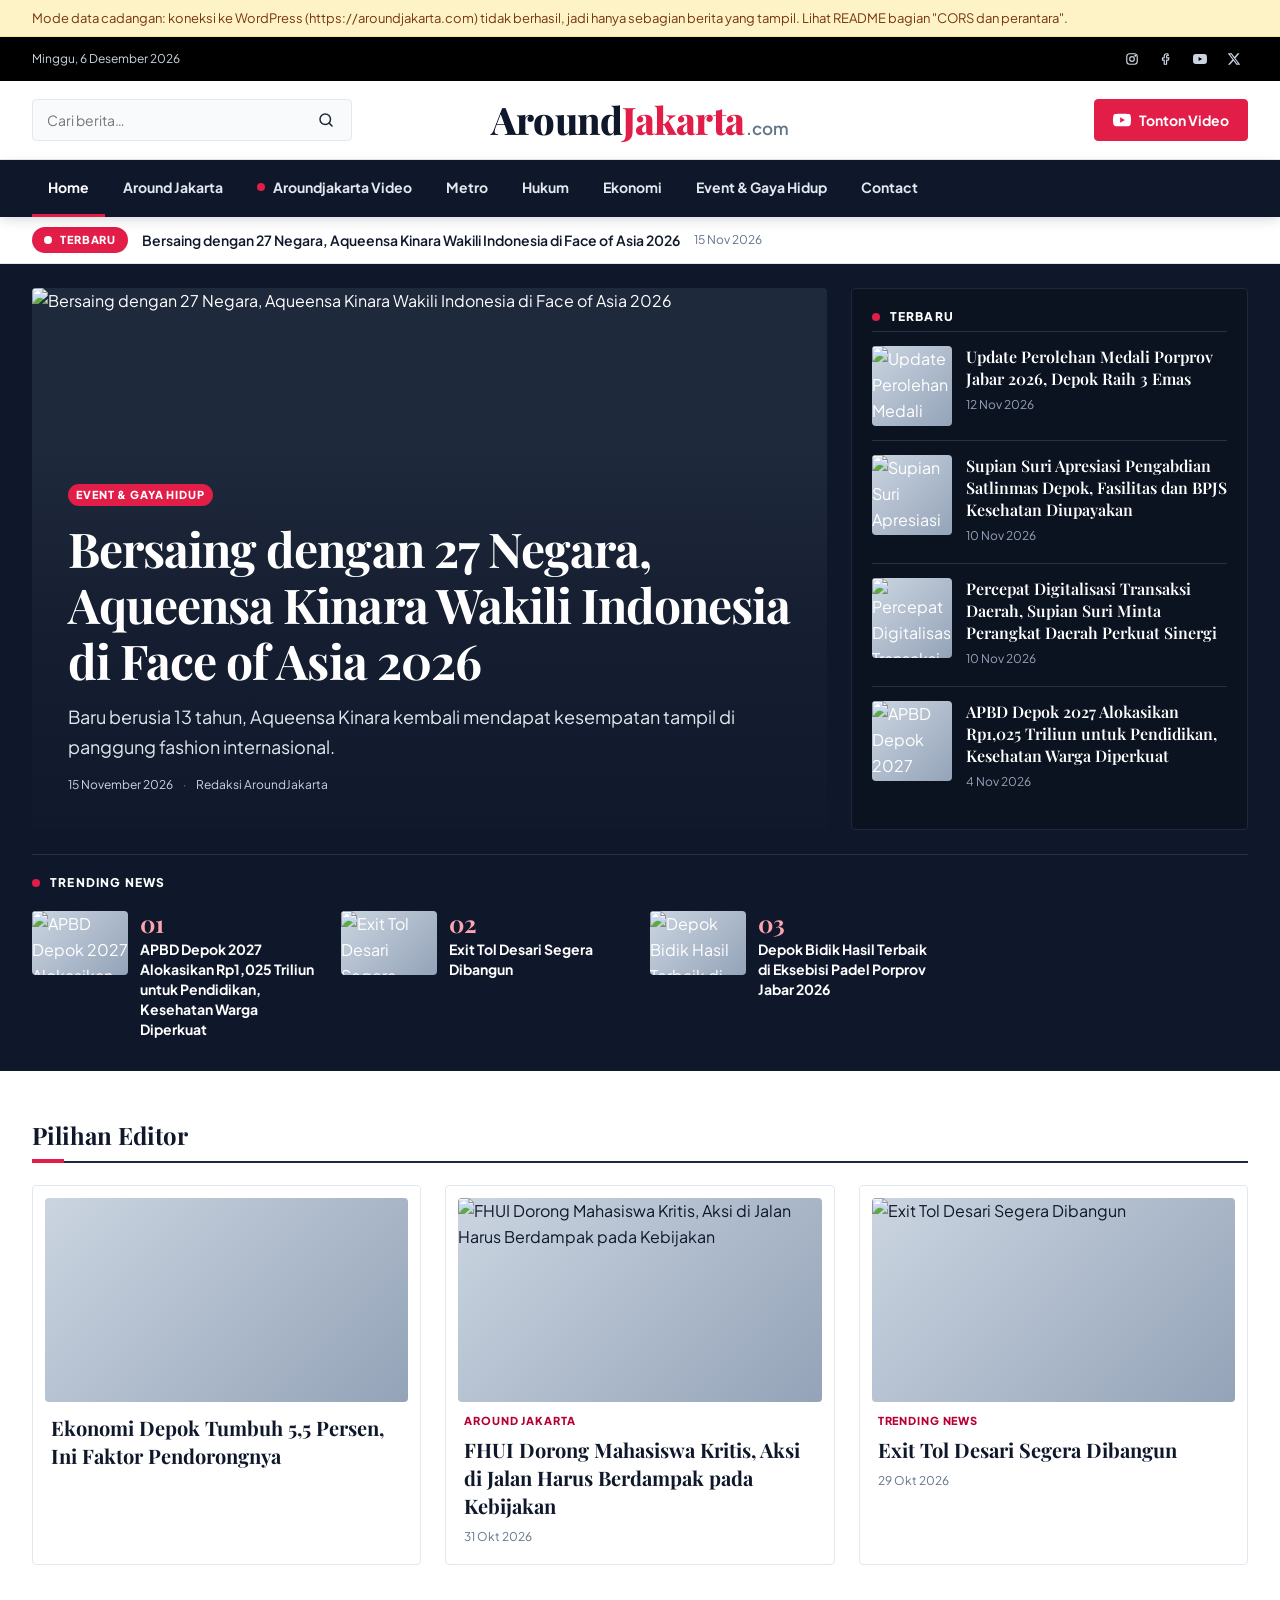
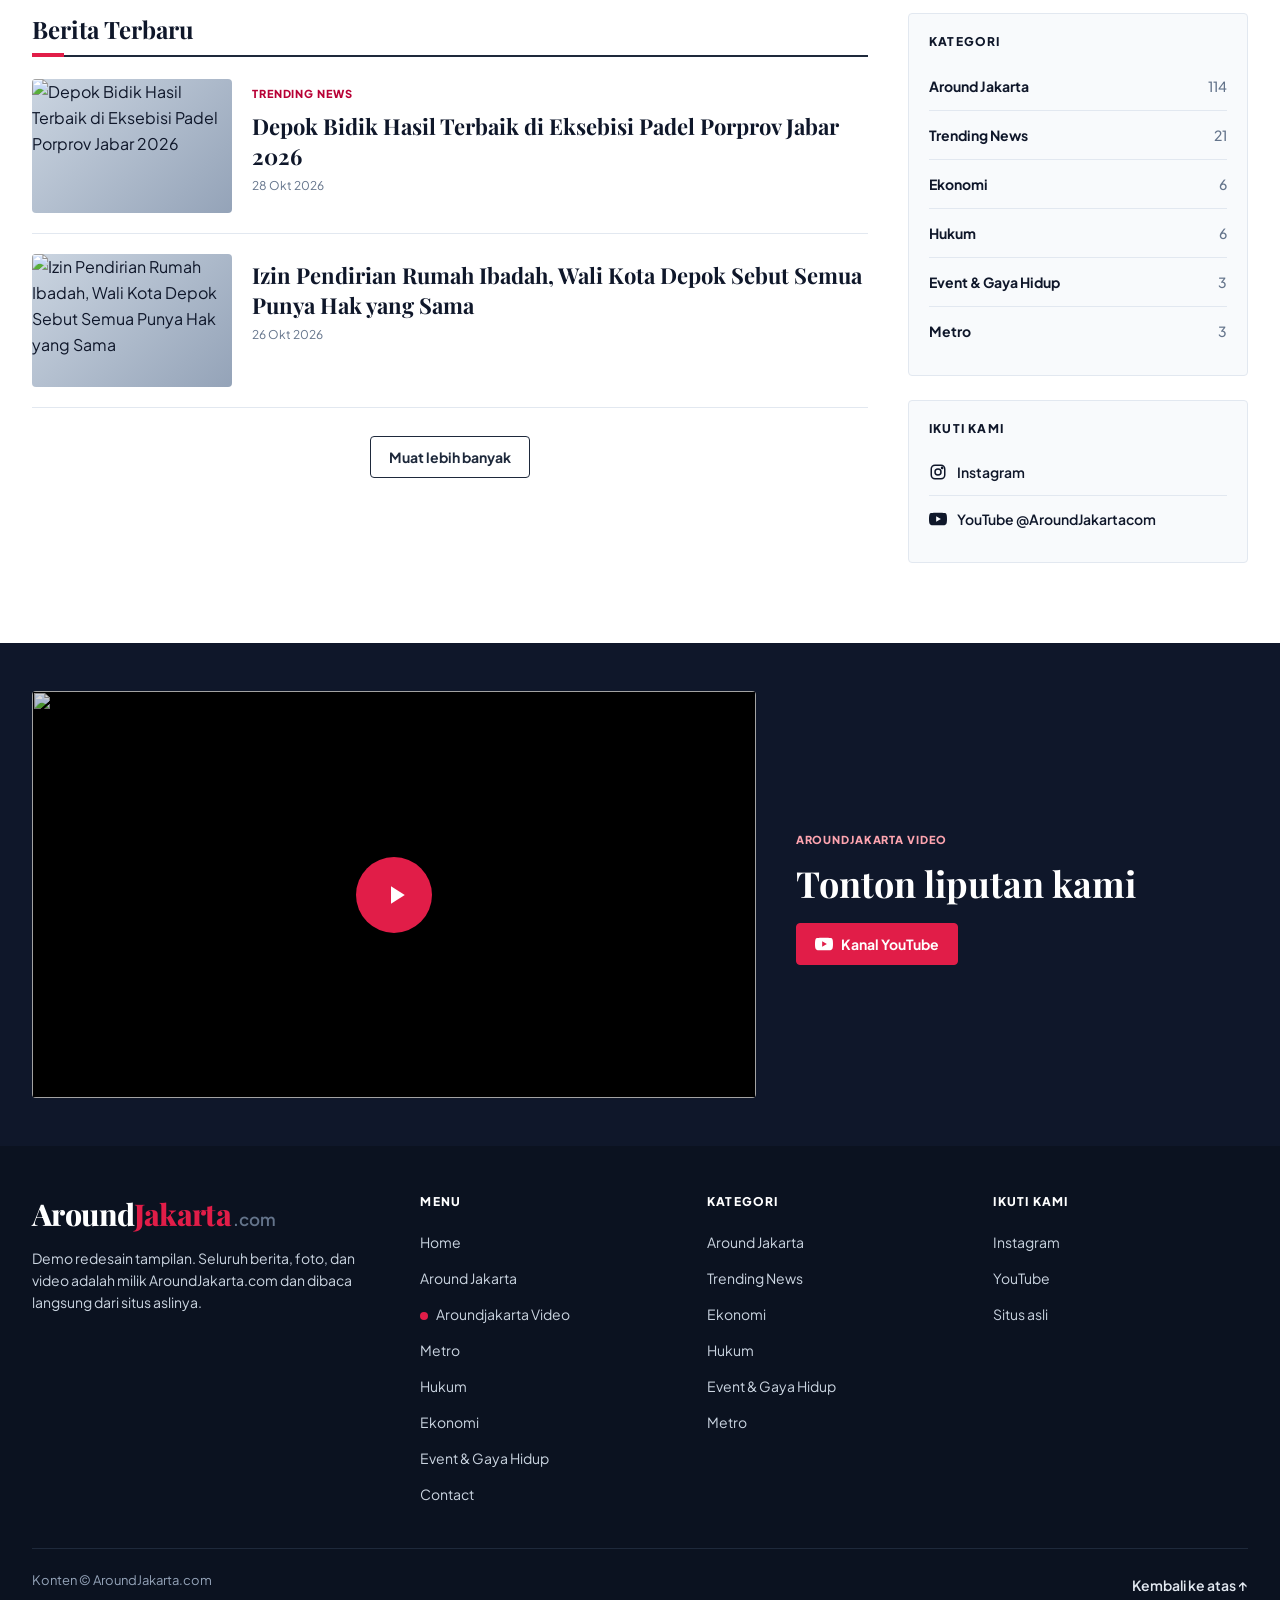
==== index.html @ e58f161a "demo aroundjakarta" ====
<!doctype html>
<html lang="id">
<head>
<meta charset="utf-8">
<meta name="viewport" content="width=device-width, initial-scale=1">
<title>Beranda | AroundJakarta.com</title>
<meta name="description" content="Demo tampilan baru AroundJakarta.com. Konten dibaca langsung dari situs asli.">
<link rel="preconnect" href="https://fonts.googleapis.com">
<link rel="preconnect" href="https://fonts.gstatic.com" crossorigin>
<link href="https://fonts.googleapis.com/css2?family=Playfair+Display:wght@600;700;800&family=Plus+Jakarta+Sans:wght@400;500;600;700;800&display=swap" rel="stylesheet">
<link rel="stylesheet" href="assets/css/styles.css">
</head>
<body id="top">
<div id="chrome-top"></div>
<main id="konten" aria-live="polite"></main>
<div id="chrome-bottom"></div>
<script src="assets/js/config.js"></script>
<script src="assets/js/api.js"></script>
<script src="assets/js/ui.js"></script>
<script src="assets/js/home.js"></script>
</body>
</html>
---- assets/css/styles.css ----
/* AroundJakarta.com — demo tampilan "Metropolitan Editorial"
   Token mengikuti DESIGN.md dari referensi Stitch. */
:root{
  --ink:#0F172A; --slate:#1E293B; --muted:#64748B; --line:#E2E8F0; --surface:#F8FAFC;
  --crimson:#E11D48; --crimson-d:#B80035; --chip:#F1F5F9; --night:#0B1220;
  --serif:'Playfair Display',Georgia,'Times New Roman',serif;
  --sans:'Plus Jakarta Sans',system-ui,-apple-system,'Segoe UI',Roboto,sans-serif;
  --wrap:1320px;
}
*{box-sizing:border-box}
html{scroll-behavior:smooth}
body{margin:0;font:400 16px/26px var(--sans);color:var(--ink);background:#fff;-webkit-font-smoothing:antialiased}
img{max-width:100%;display:block}
a{color:inherit;text-decoration:none}
a:hover{color:var(--crimson-d)}
button{font:inherit;cursor:pointer}
h1,h2,h3,h4{margin:0}
.wrap{max-width:var(--wrap);margin:0 auto;padding:0 32px}
.sr-only{position:absolute;width:1px;height:1px;overflow:hidden;clip:rect(0 0 0 0);white-space:nowrap}
.skip{position:absolute;left:-9999px;top:8px;background:#fff;color:var(--ink);padding:10px 14px;z-index:200;border-radius:4px}
.skip:focus{left:8px}
:focus-visible{outline:2px solid var(--crimson);outline-offset:2px}
.serif{font-family:var(--serif)}
.muted{color:var(--muted)}
.loading,.empty{padding:48px 0;text-align:center;color:var(--muted)}

/* ---------- Banner data cadangan ---------- */
.fb-banner{background:#FEF3C7;color:#78350F;font-size:13px;line-height:20px;padding:8px 0;border-bottom:1px solid #FDE68A}
.fb-banner a{text-decoration:underline}

/* ---------- Utility bar ---------- */
.utility{background:#000;color:#CBD5E1;font-size:12px;line-height:16px}
.utility .wrap{display:flex;justify-content:space-between;align-items:center;gap:12px;padding-top:8px;padding-bottom:8px}
.utility .soc{display:flex;gap:6px}
.utility .soc a{width:28px;height:28px;display:flex;align-items:center;justify-content:center;color:#CBD5E1;border-radius:50%}
.utility .soc a:hover{color:#fff;background:#1E293B}
.utility svg{width:14px;height:14px}

/* ---------- Masthead ---------- */
.masthead{background:#fff;border-bottom:1px solid var(--line)}
.masthead .wrap{display:grid;grid-template-columns:1fr auto 1fr;align-items:center;gap:16px;padding-top:18px;padding-bottom:18px}
.logo{font:800 38px/1 var(--serif);letter-spacing:-.02em;color:var(--ink);white-space:nowrap}
.logo b{color:var(--crimson);font-weight:800}
.logo small{font:600 17px var(--sans);color:var(--muted);letter-spacing:0;margin-left:2px}
.m-search{display:flex;align-items:center;gap:8px;max-width:320px;border:1px solid var(--line);border-radius:4px;background:var(--surface);padding:0 12px;height:42px}
.m-search input{flex:1;min-width:0;border:0;background:transparent;font:inherit;font-size:14px;outline:none;color:var(--ink)}
.m-search svg,.icon-btn svg{width:18px;height:18px;stroke:currentColor;fill:none;stroke-width:2;stroke-linecap:round}
.m-search button{border:0;background:transparent;color:var(--slate);display:flex;padding:4px}
.m-right{display:flex;justify-content:flex-end}
.btn{display:inline-flex;align-items:center;gap:8px;height:42px;padding:0 18px;border-radius:4px;border:1px solid var(--slate);background:var(--slate);color:#fff;font-weight:700;font-size:14px}
.btn:hover{background:var(--ink);color:#fff}
.btn.ghost{background:#fff;color:var(--slate)}
.btn.ghost:hover{background:var(--surface);color:var(--ink)}
.btn.red{background:var(--crimson);border-color:var(--crimson)}
.btn.red:hover{background:var(--crimson-d)}
.icon-btn{display:none;width:44px;height:44px;border:0;background:transparent;color:var(--ink);align-items:center;justify-content:center}

/* ---------- Nav ---------- */
.nav{background:var(--ink);color:#fff;position:sticky;top:0;z-index:50;box-shadow:0 4px 12px -2px rgba(15,23,42,.18)}
.nav .wrap{display:flex;gap:2px;overflow-x:auto;scrollbar-width:none}
.nav .wrap::-webkit-scrollbar{display:none}
.nav a{display:flex;align-items:center;gap:8px;padding:14px 16px;font-weight:700;font-size:14px;white-space:nowrap;color:#E2E8F0;border-bottom:3px solid transparent}
.nav a:hover{color:#fff;background:var(--slate)}
.nav a.on{color:#fff;border-bottom-color:var(--crimson)}
.dot{width:8px;height:8px;border-radius:50%;background:var(--crimson);display:inline-block}
.pulse{animation:pulse 1.6s ease-in-out infinite}
@keyframes pulse{0%,100%{opacity:1}50%{opacity:.35}}
@media (prefers-reduced-motion:reduce){.pulse{animation:none}html{scroll-behavior:auto}}

/* ---------- Drawer (mobile) ---------- */
.drawer{position:fixed;inset:0;z-index:100;display:none}
.drawer.open{display:block}
.drawer .scrim{position:absolute;inset:0;background:rgba(15,23,42,.6)}
.drawer .panel{position:absolute;left:0;top:0;bottom:0;width:min(86vw,340px);background:#fff;padding:16px;overflow:auto}
.drawer .panel a{display:flex;align-items:center;gap:8px;padding:14px 8px;border-bottom:1px solid var(--line);font-weight:700}
.drawer .head{display:flex;justify-content:space-between;align-items:center;margin-bottom:8px}

/* ---------- Ticker ---------- */
.ticker{background:#fff;border-bottom:1px solid var(--line)}
.ticker .wrap{display:flex;align-items:center;gap:14px;padding-top:10px;padding-bottom:10px}
.pill{display:inline-flex;align-items:center;gap:8px;background:var(--crimson);color:#fff;font:800 11px/14px var(--sans);letter-spacing:.08em;text-transform:uppercase;padding:6px 12px;border-radius:999px;white-space:nowrap}
.pill i{width:8px;height:8px;border-radius:50%;background:#fff}
.ticker a{font-weight:600;font-size:14px;line-height:20px;min-width:0;overflow:hidden;text-overflow:ellipsis;white-space:nowrap}
.ticker time{color:var(--muted);font-size:12px;white-space:nowrap}

/* ---------- Badges ---------- */
.badge{display:inline-block;font:800 11px/14px var(--sans);letter-spacing:.08em;text-transform:uppercase;background:var(--chip);color:var(--slate);padding:4px 8px;border-radius:4px}
.badge.hot{background:var(--crimson);color:#fff;border-radius:999px}
.eyebrow{font:800 11px/14px var(--sans);letter-spacing:.08em;text-transform:uppercase;color:var(--crimson-d)}
.meta{font-size:12px;line-height:18px;color:var(--muted);display:flex;flex-wrap:wrap;gap:4px 10px;align-items:center}
.meta .sep{opacity:.5}

/* ---------- Images ---------- */
.img{position:relative;overflow:hidden;border-radius:4px;background:linear-gradient(135deg,#CBD5E1,#94A3B8)}
.img img{width:100%;height:100%;object-fit:cover}
.r169{aspect-ratio:16/9}.r32{aspect-ratio:3/2}.r11{aspect-ratio:1/1}

/* ---------- Hero ---------- */
.hero{background:var(--ink);color:#fff;padding:24px 0 32px}
.hero-grid{display:grid;grid-template-columns:minmax(0,2fr) minmax(0,1fr);gap:24px}
.lead{position:relative;display:flex;align-items:flex-end;min-height:540px;border-radius:4px;overflow:hidden;background:#1E293B;color:#fff}
.lead:hover{color:#fff}
.lead>img,.lead>.ph{position:absolute;inset:0;width:100%;height:100%;object-fit:cover}
.lead>.ph{background:linear-gradient(135deg,#334155,#0F172A)}
.lead::after{content:'';position:absolute;inset:0;background:linear-gradient(to top,rgba(15,23,42,.92) 0%,rgba(15,23,42,.55) 40%,rgba(15,23,42,0) 70%)}
.lead .body{position:relative;z-index:1;padding:36px;display:flex;flex-direction:column;gap:14px;max-width:820px}
.lead .body .badge{align-self:flex-start}
.lead h1{font:700 48px/56px var(--serif);letter-spacing:-.02em}
.lead p{margin:0;font-size:18px;line-height:30px;color:#E2E8F0}
.lead .meta{color:#CBD5E1}
.hero .side{background:var(--night);border:1px solid #1E293B;border-radius:4px;padding:20px;display:flex;flex-direction:column}
.side-h{display:flex;align-items:center;gap:10px;font:800 12px/16px var(--sans);letter-spacing:.1em;text-transform:uppercase;margin-bottom:6px}
.side-item{display:grid;grid-template-columns:80px minmax(0,1fr);gap:14px;padding:14px 0;border-top:1px solid #243248;color:#fff}
.side-item:hover{color:#FDA4AF}
.side-item .img{width:80px;height:80px}
.side-item h3{font:600 16px/22px var(--serif)}
.side-item time{font-size:12px;color:#94A3B8}
.trend-row{display:grid;grid-template-columns:repeat(4,minmax(0,1fr));gap:20px;margin-top:24px;padding-top:20px;border-top:1px solid #243248}
.trend-row .t-h{grid-column:1/-1;display:flex;align-items:center;gap:10px;font:800 12px/16px var(--sans);letter-spacing:.1em;text-transform:uppercase}
.trend-item{display:grid;grid-template-columns:96px minmax(0,1fr);gap:12px;color:#fff}
.trend-item:hover{color:#FDA4AF}
.trend-item .num{font:700 24px/1 var(--serif);color:#FDA4AF;display:block;margin-bottom:4px}
.trend-item h3{font:700 14px/20px var(--sans)}
.trend-item .img{height:64px}

/* ---------- Sections ---------- */
.section{padding:48px 0 0}
.sec-title{position:relative;display:flex;align-items:baseline;justify-content:space-between;gap:12px;border-bottom:2px solid var(--slate);padding-bottom:10px;margin-bottom:22px}
.sec-title::after{content:'';position:absolute;left:0;bottom:-2px;width:32px;height:4px;background:var(--crimson)}
.sec-title h2{font:700 24px/32px var(--serif)}
.sec-title a{font-size:13px;font-weight:700;color:var(--muted)}
.cols3{display:grid;grid-template-columns:repeat(3,minmax(0,1fr));gap:24px}
.card{display:flex;flex-direction:column;gap:12px;background:#fff;border:1px solid var(--line);border-radius:4px;padding:12px}
.card h3{font:700 20px/28px var(--serif)}
.card p{margin:0;font-size:14px;line-height:22px;color:#334155;display:-webkit-box;-webkit-line-clamp:2;-webkit-box-orient:vertical;overflow:hidden}
.card .b{padding:0 6px 6px;display:flex;flex-direction:column;gap:8px}
.grid-main{display:grid;grid-template-columns:minmax(0,1fr) 340px;gap:40px;align-items:start}
.row{display:grid;grid-template-columns:200px minmax(0,1fr);gap:20px;padding:20px 0;border-bottom:1px solid var(--line)}
.row:first-child{padding-top:0}
.row h3{font:700 22px/30px var(--serif);margin:6px 0}
.row p{margin:0 0 6px;font-size:14px;line-height:22px;color:#334155;display:-webkit-box;-webkit-line-clamp:2;-webkit-box-orient:vertical;overflow:hidden}
.more{display:flex;justify-content:center;margin-top:28px}
.widget{background:var(--surface);border:1px solid var(--line);border-radius:4px;padding:20px;margin-bottom:24px}
.widget h2{font:800 12px/16px var(--sans);letter-spacing:.1em;text-transform:uppercase;margin-bottom:12px;display:flex;align-items:center;gap:8px}
.cat-list a{display:flex;justify-content:space-between;gap:12px;padding:11px 0;border-top:1px solid var(--line);font-weight:600;font-size:14px}
.cat-list a:first-of-type{border-top:0}
.cat-list span{color:var(--muted);font-weight:500}
.follow a{display:flex;align-items:center;gap:10px;padding:10px 0;border-top:1px solid var(--line);font-weight:600;font-size:14px}
.follow a:first-of-type{border-top:0}
.follow svg{width:18px;height:18px}
.btn svg{width:18px;height:18px}
.mini{display:grid;grid-template-columns:72px minmax(0,1fr);gap:12px;padding:12px 0;border-top:1px solid var(--line)}
.mini:first-of-type{border-top:0}
.mini .img{width:72px;height:56px}
.mini h3{font:600 15px/21px var(--serif)}

/* ---------- Video ---------- */
.video{background:var(--ink);color:#fff;margin-top:56px;padding:48px 0}
.video .wrap{display:grid;grid-template-columns:minmax(0,1.6fr) minmax(0,1fr);gap:40px;align-items:center}
.yt{position:relative;display:block;width:100%;aspect-ratio:16/9;border:0;padding:0;border-radius:4px;overflow:hidden;background:#000;color:#fff}
.yt img{width:100%;height:100%;object-fit:cover;opacity:.85}
.yt .play{position:absolute;inset:0;margin:auto;width:76px;height:76px;border-radius:50%;background:var(--crimson);display:flex;align-items:center;justify-content:center;box-shadow:0 10px 30px rgba(0,0,0,.4)}
.yt .play svg{width:30px;height:30px;fill:#fff;margin-left:4px}
.yt:hover .play{background:var(--crimson-d)}
.yt iframe{position:absolute;inset:0;width:100%;height:100%;border:0}
.video h2{font:700 36px/44px var(--serif);margin:10px 0 18px}
.video .eyebrow{color:#FDA4AF}

/* ---------- Footer ---------- */
.footer{background:var(--night);color:#CBD5E1;margin-top:0;padding:48px 0 0}
.footer .cols{display:grid;grid-template-columns:1.4fr 1fr 1fr 1fr;gap:32px;padding-bottom:36px}
.footer .logo{color:#fff;font-size:30px}
.footer h4{font:800 12px/16px var(--sans);letter-spacing:.1em;text-transform:uppercase;color:#fff;margin-bottom:14px}
.footer a{display:block;padding:5px 0;font-size:14px;color:#CBD5E1}
.footer a:hover{color:#fff}
.footer a .dot{margin-right:8px}
.footer p{font-size:14px;line-height:22px;margin:12px 0 0;max-width:34ch}
.footer .bar{border-top:1px solid #1E293B;padding:18px 0;display:flex;flex-wrap:wrap;justify-content:space-between;gap:10px;font-size:13px;color:#94A3B8}
.footer .bar a{display:inline;color:#E2E8F0;font-weight:600}
.footer.light-top{margin-top:56px}

/* ---------- Artikel ---------- */
.crumbs{font-size:13px;color:var(--muted);padding:20px 0 0;display:flex;flex-wrap:wrap;gap:6px}
.crumbs a:hover{text-decoration:underline}
.article-grid{display:grid;grid-template-columns:minmax(0,1fr) 340px;gap:48px;align-items:start;padding-top:20px}
.article h1{font:700 44px/52px var(--serif);letter-spacing:-.015em;margin:14px 0 16px}
.article .chips{display:flex;flex-wrap:wrap;gap:8px}
.byline{display:flex;flex-wrap:wrap;gap:8px 18px;align-items:center;padding:14px 0;border-top:1px solid var(--line);border-bottom:1px solid var(--line);font-size:14px;margin-bottom:24px}
.byline .av{width:36px;height:36px;border-radius:50%;background:var(--slate);color:#fff;display:flex;align-items:center;justify-content:center;font-weight:800;font-size:13px}
.byline b{font-weight:700}
.share{display:flex;flex-wrap:wrap;gap:8px;margin-left:auto}
.share a,.share button{display:inline-flex;align-items:center;justify-content:center;height:36px;padding:0 12px;border:1px solid var(--line);background:#fff;border-radius:4px;font-size:13px;font-weight:700;color:var(--slate)}
.share a:hover,.share button:hover{background:var(--surface);color:var(--ink)}
.feat{margin:0 0 28px}
.feat .img{border-radius:4px;background:#E2E8F0}
.feat img{width:100%;height:auto;max-height:620px;object-fit:cover}
.feat figcaption{font-size:13px;color:var(--muted);margin-top:8px}
.prose{font-size:18px;line-height:30px;color:#1E293B;overflow-wrap:anywhere}
.prose>*:first-child{margin-top:0}
.prose p{margin:0 0 1.25em}
.prose h2{font:700 28px/36px var(--serif);margin:1.6em 0 .6em}
.prose h3{font:700 22px/30px var(--serif);margin:1.4em 0 .5em}
.prose a{color:var(--crimson-d);text-decoration:underline}
.prose img,.prose video{height:auto;border-radius:4px}
.prose figure{margin:1.6em 0}
.prose figcaption{font-size:13px;line-height:20px;color:var(--muted);margin-top:8px}
.prose blockquote{margin:1.6em 0;padding:22px 26px;background:var(--surface);border:1px solid var(--line);border-radius:4px;font:500 21px/33px var(--serif);color:var(--ink)}
.prose blockquote p:last-child{margin-bottom:0}
.prose ul,.prose ol{padding-left:1.4em;margin:0 0 1.25em}
.prose iframe{display:block;width:100%;aspect-ratio:16/9;height:auto;border:0;border-radius:4px;background:#000}
.prose .wp-block-embed__wrapper,.prose .wp-block-embed{margin:0}
.prose table{display:block;overflow-x:auto;border-collapse:collapse}
.prose td,.prose th{border:1px solid var(--line);padding:8px 10px}
.prose .alignleft,.prose .alignright{float:none;margin:0 auto 1em}
.prose .aligncenter{margin-left:auto;margin-right:auto}
.notice{background:var(--surface);border:1px solid var(--line);border-radius:4px;padding:18px 20px;font-size:15px;line-height:24px}
.tags{display:flex;flex-wrap:wrap;gap:8px;margin:28px 0 0;padding-top:20px;border-top:1px solid var(--line)}
.tags .t{font-size:13px;font-weight:600;padding:6px 12px;border:1px solid var(--line);border-radius:999px;background:#fff;color:var(--slate)}
.author{display:flex;gap:14px;align-items:center;margin-top:28px;padding:18px;background:var(--surface);border:1px solid var(--line);border-radius:4px}
.author .av{width:48px;height:48px;border-radius:50%;background:var(--slate);color:#fff;display:flex;align-items:center;justify-content:center;font-weight:800}
.pn{display:grid;grid-template-columns:1fr 1fr;gap:16px;margin-top:28px}
.pn a{display:block;padding:16px;border:1px solid var(--line);border-radius:4px;background:#fff}
.pn a:hover{background:var(--surface)}
.pn small{display:block;font:800 11px/14px var(--sans);letter-spacing:.08em;text-transform:uppercase;color:var(--muted);margin-bottom:6px}
.pn span{font:600 16px/22px var(--serif)}
.pn .next{text-align:right}
.comments{margin-top:36px}

/* ---------- Pencarian ---------- */
.s-head{padding:24px 0 8px}
.s-head h1{font:700 36px/44px var(--serif)}
.s-form{display:flex;gap:10px;margin:18px 0 6px}
.s-form .m-search{flex:1;min-width:0;max-width:none;height:48px;background:#fff;border-color:#CBD5E1}
.s-form .m-search input{font-size:16px}
.chips-row{display:flex;gap:8px;overflow-x:auto;padding:10px 0;scrollbar-width:none}
.chips-row::-webkit-scrollbar{display:none}
.chip{white-space:nowrap;padding:9px 16px;border-radius:999px;border:1px solid var(--line);background:#fff;font-weight:700;font-size:14px;color:var(--slate)}
.chip.on{background:var(--ink);border-color:var(--ink);color:#fff}
.chip:hover{color:var(--ink);background:var(--surface)}
.chip.on:hover{color:#fff;background:var(--ink)}
.toolbar{display:flex;flex-wrap:wrap;justify-content:space-between;align-items:center;gap:10px;padding:12px 0;border-top:1px solid var(--line);border-bottom:1px solid var(--line);margin:8px 0 22px;font-size:14px}
.toolbar select{font:inherit;font-size:14px;padding:8px 10px;border:1px solid #CBD5E1;border-radius:4px;background:#fff}
mark{background:#FDE68A;color:inherit;padding:0 2px;border-radius:2px}
.pager{display:flex;flex-wrap:wrap;align-items:center;justify-content:center;gap:6px;margin-top:32px}
.pager a,.pager span{min-width:40px;height:40px;padding:0 12px;display:inline-flex;align-items:center;justify-content:center;border:1px solid var(--line);border-radius:4px;font-weight:700;font-size:14px;background:#fff}
.pager a:hover{background:var(--surface)}
.pager .cur{background:var(--crimson);border-color:var(--crimson);color:#fff}
.pager .dis{color:#94A3B8;background:var(--surface)}

/* ---------- Responsif ---------- */
@media (max-width:1100px){
  .grid-main,.article-grid{grid-template-columns:minmax(0,1fr)}
  .hero-grid{grid-template-columns:minmax(0,1fr)}
  .trend-row{grid-template-columns:repeat(2,minmax(0,1fr))}
  .footer .cols{grid-template-columns:1fr 1fr}
  .video .wrap{grid-template-columns:minmax(0,1fr)}
}
@media (max-width:767px){
  .wrap{padding:0 16px}
  .utility .q{display:none}
  .masthead .wrap{grid-template-columns:44px 1fr 44px;padding-top:8px;padding-bottom:8px}
  .masthead .m-search,.masthead .m-right{display:none}
  .masthead .logo{font-size:28px;justify-self:center}
  .icon-btn{display:flex}
  .nav{display:none}
  .lead{min-height:420px}
  .lead .body{padding:20px}
  .lead h1{font-size:30px;line-height:38px}
  .lead p{font-size:16px;line-height:26px}
  .cols3{grid-template-columns:minmax(0,1fr)}
  .row{grid-template-columns:112px minmax(0,1fr);gap:14px}
  .row h3{font-size:17px;line-height:24px}
  .row p{display:none}
  .trend-row{grid-template-columns:minmax(0,1fr)}
  .article h1{font-size:30px;line-height:38px}
  .prose{font-size:17px;line-height:28px}
  .share{margin-left:0}
  .pn{grid-template-columns:1fr}
  .footer .cols{grid-template-columns:1fr}
  .s-head h1{font-size:28px;line-height:36px}
  .ticker time{display:none}
  .video h2{font-size:28px;line-height:36px}
}
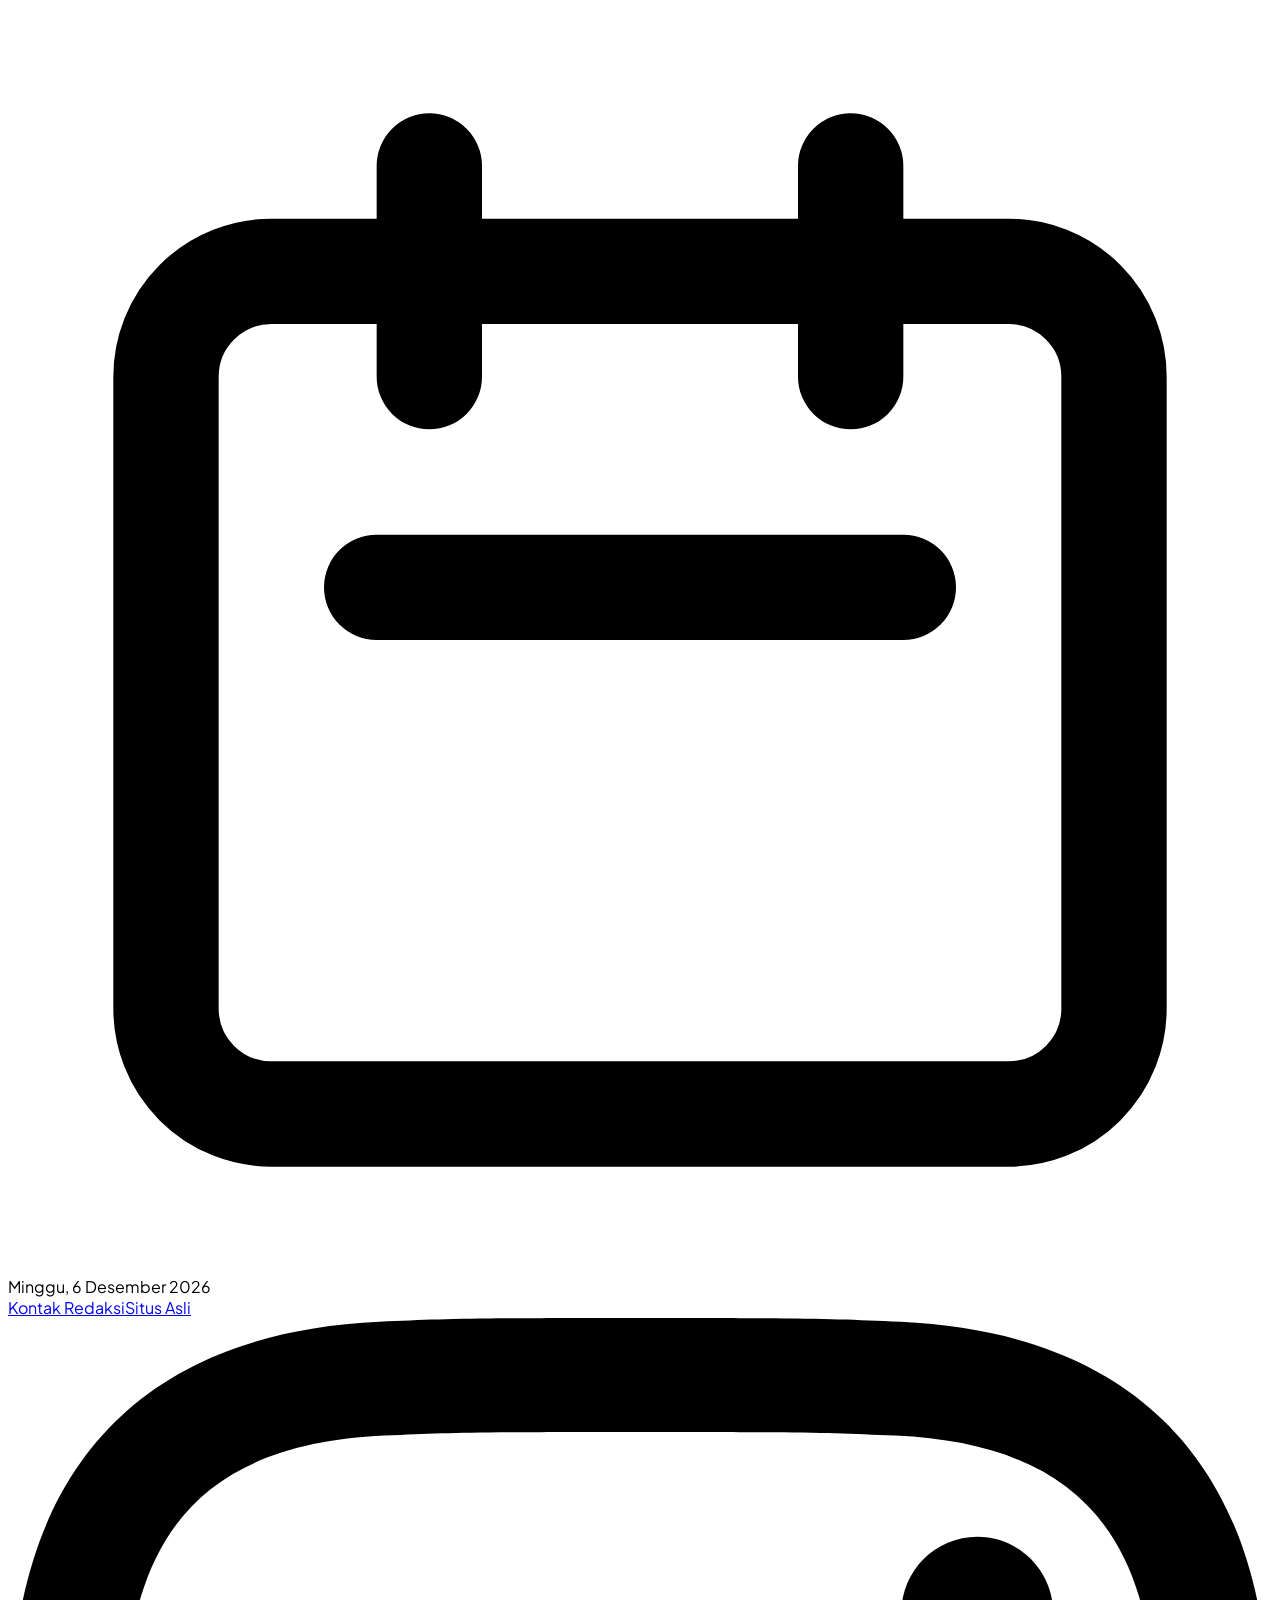
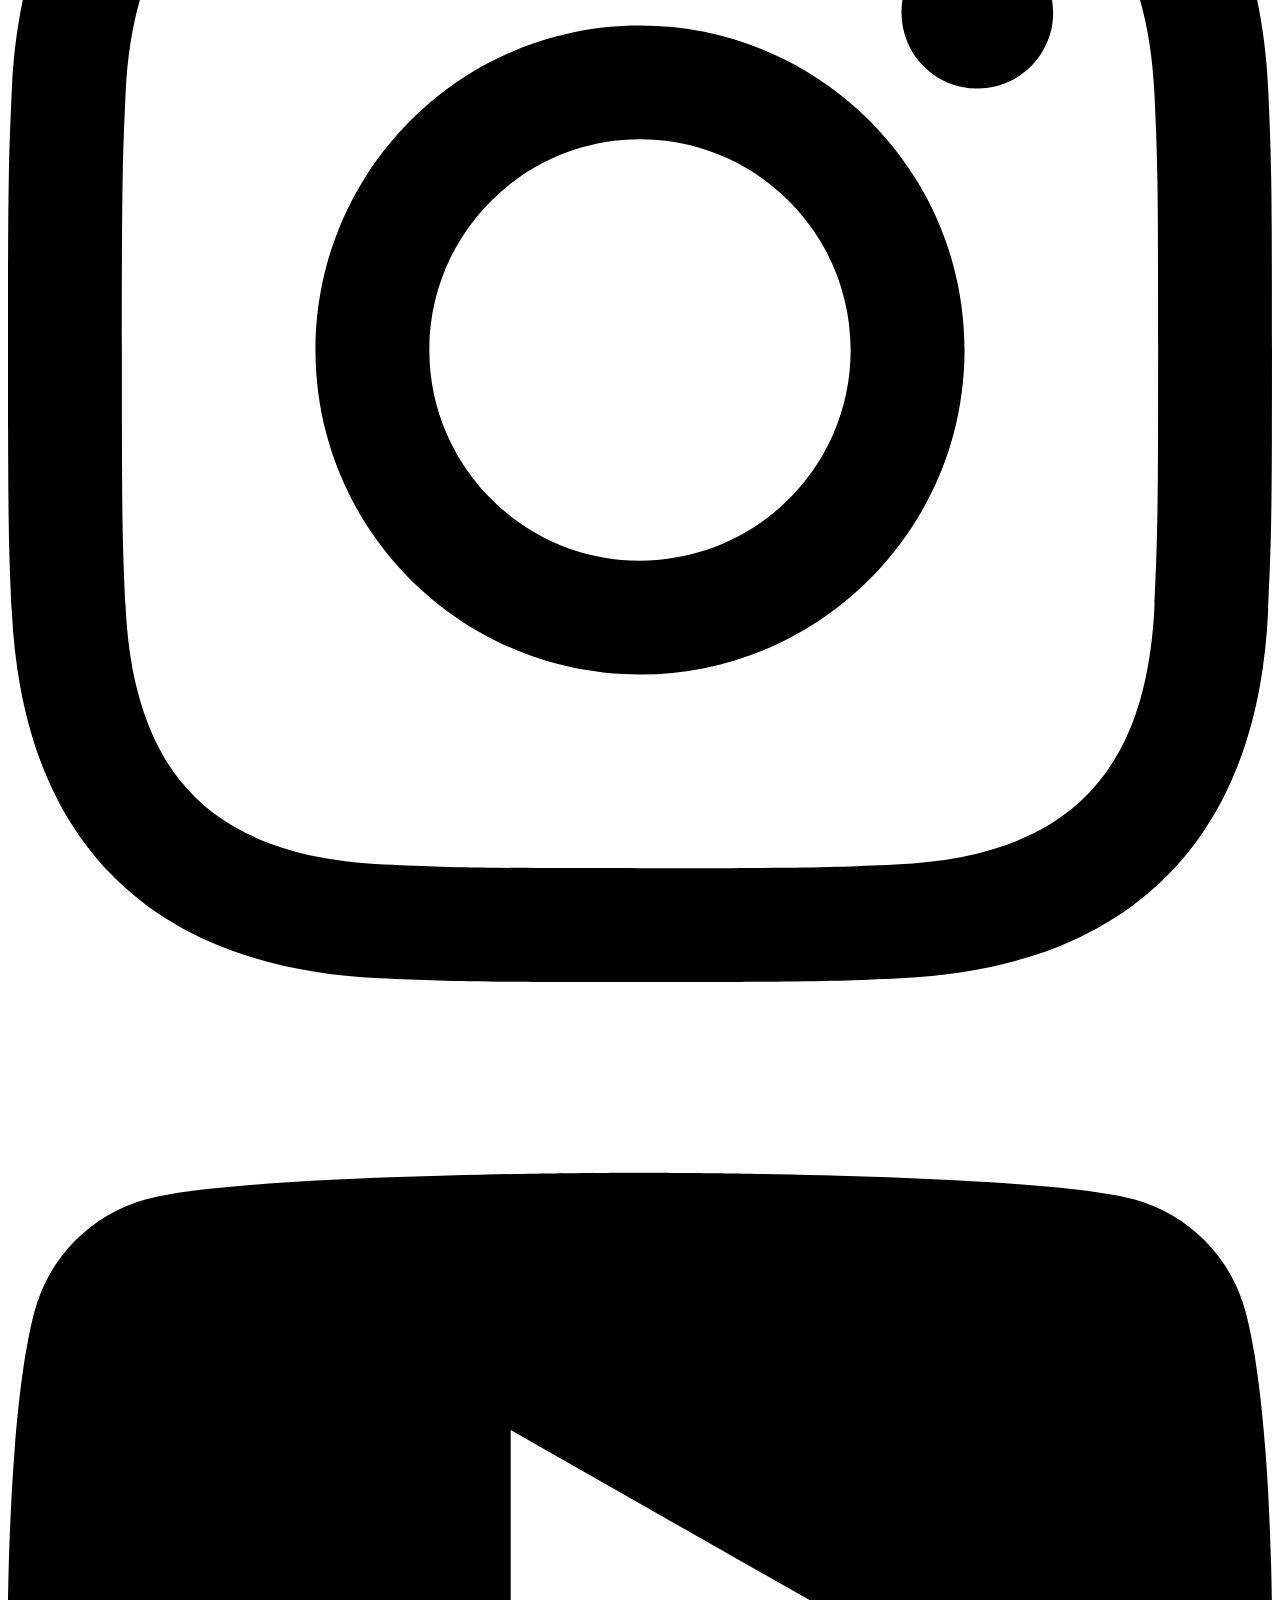
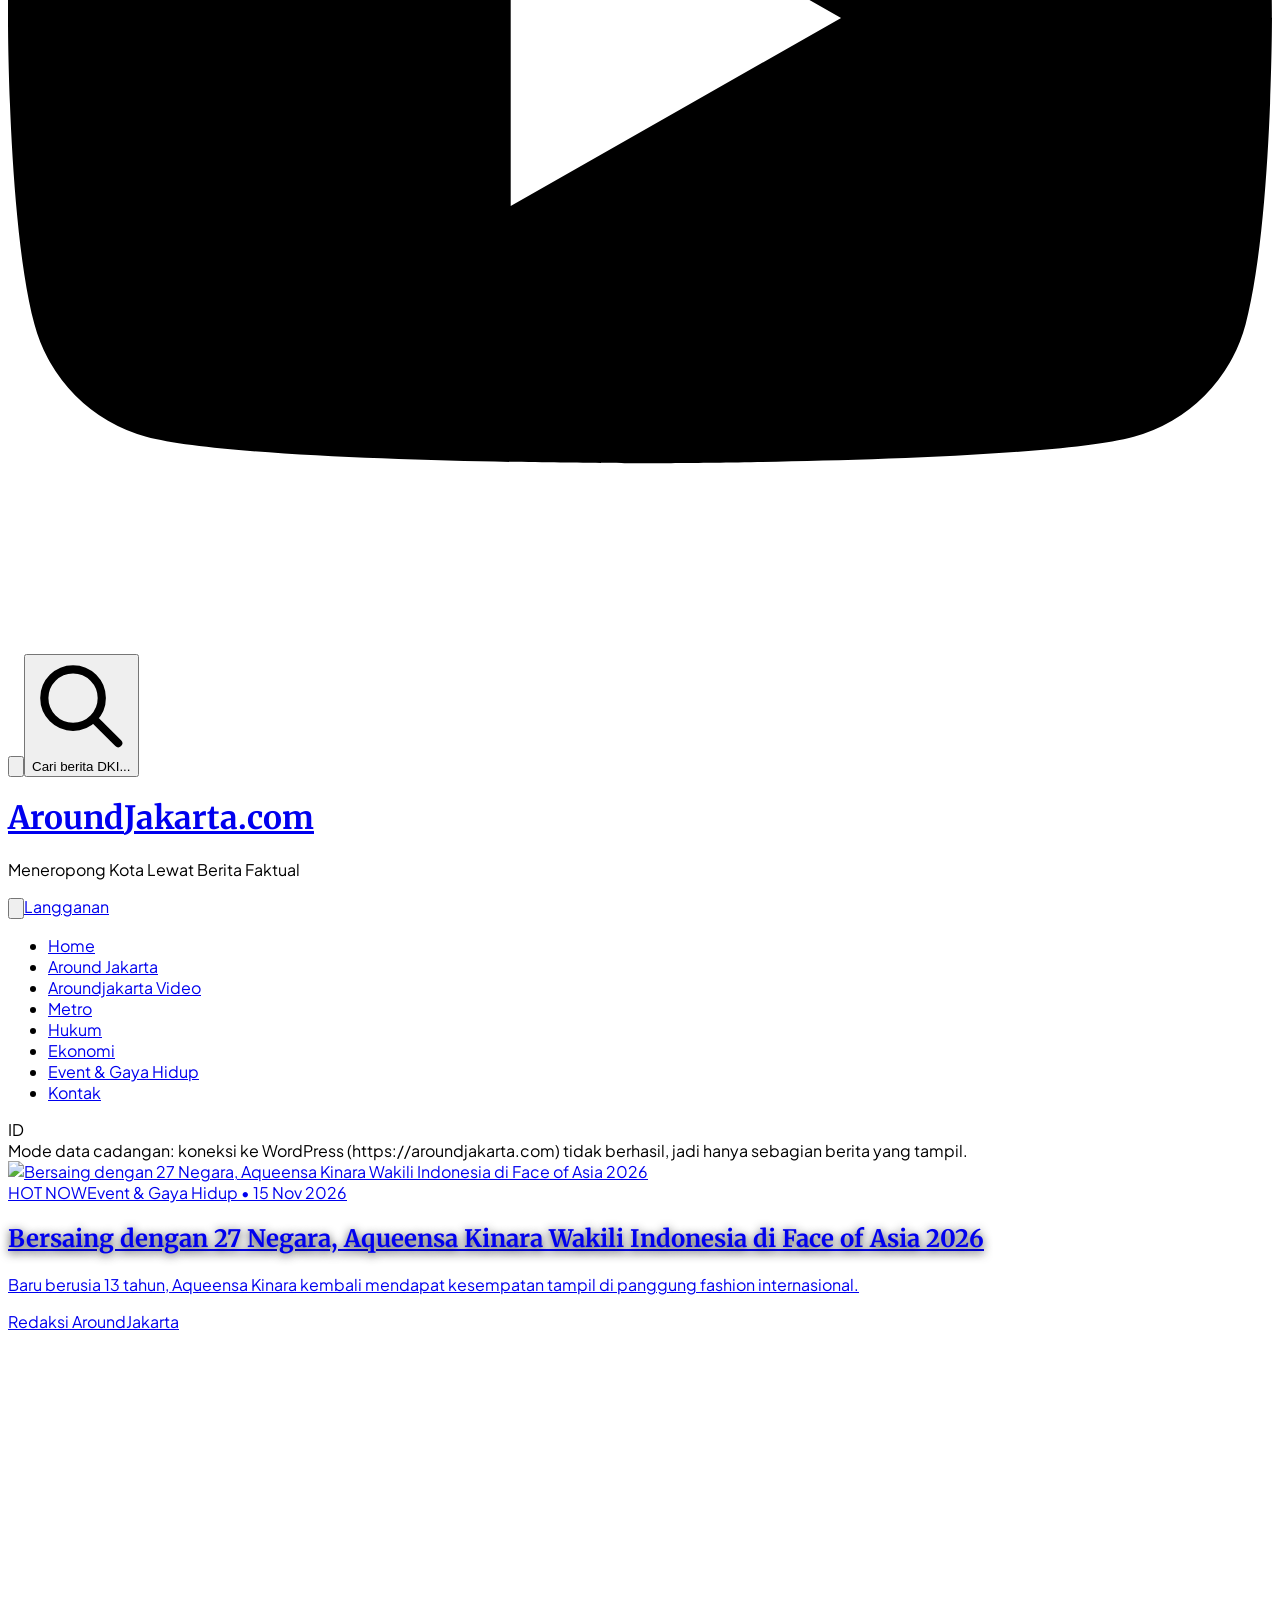
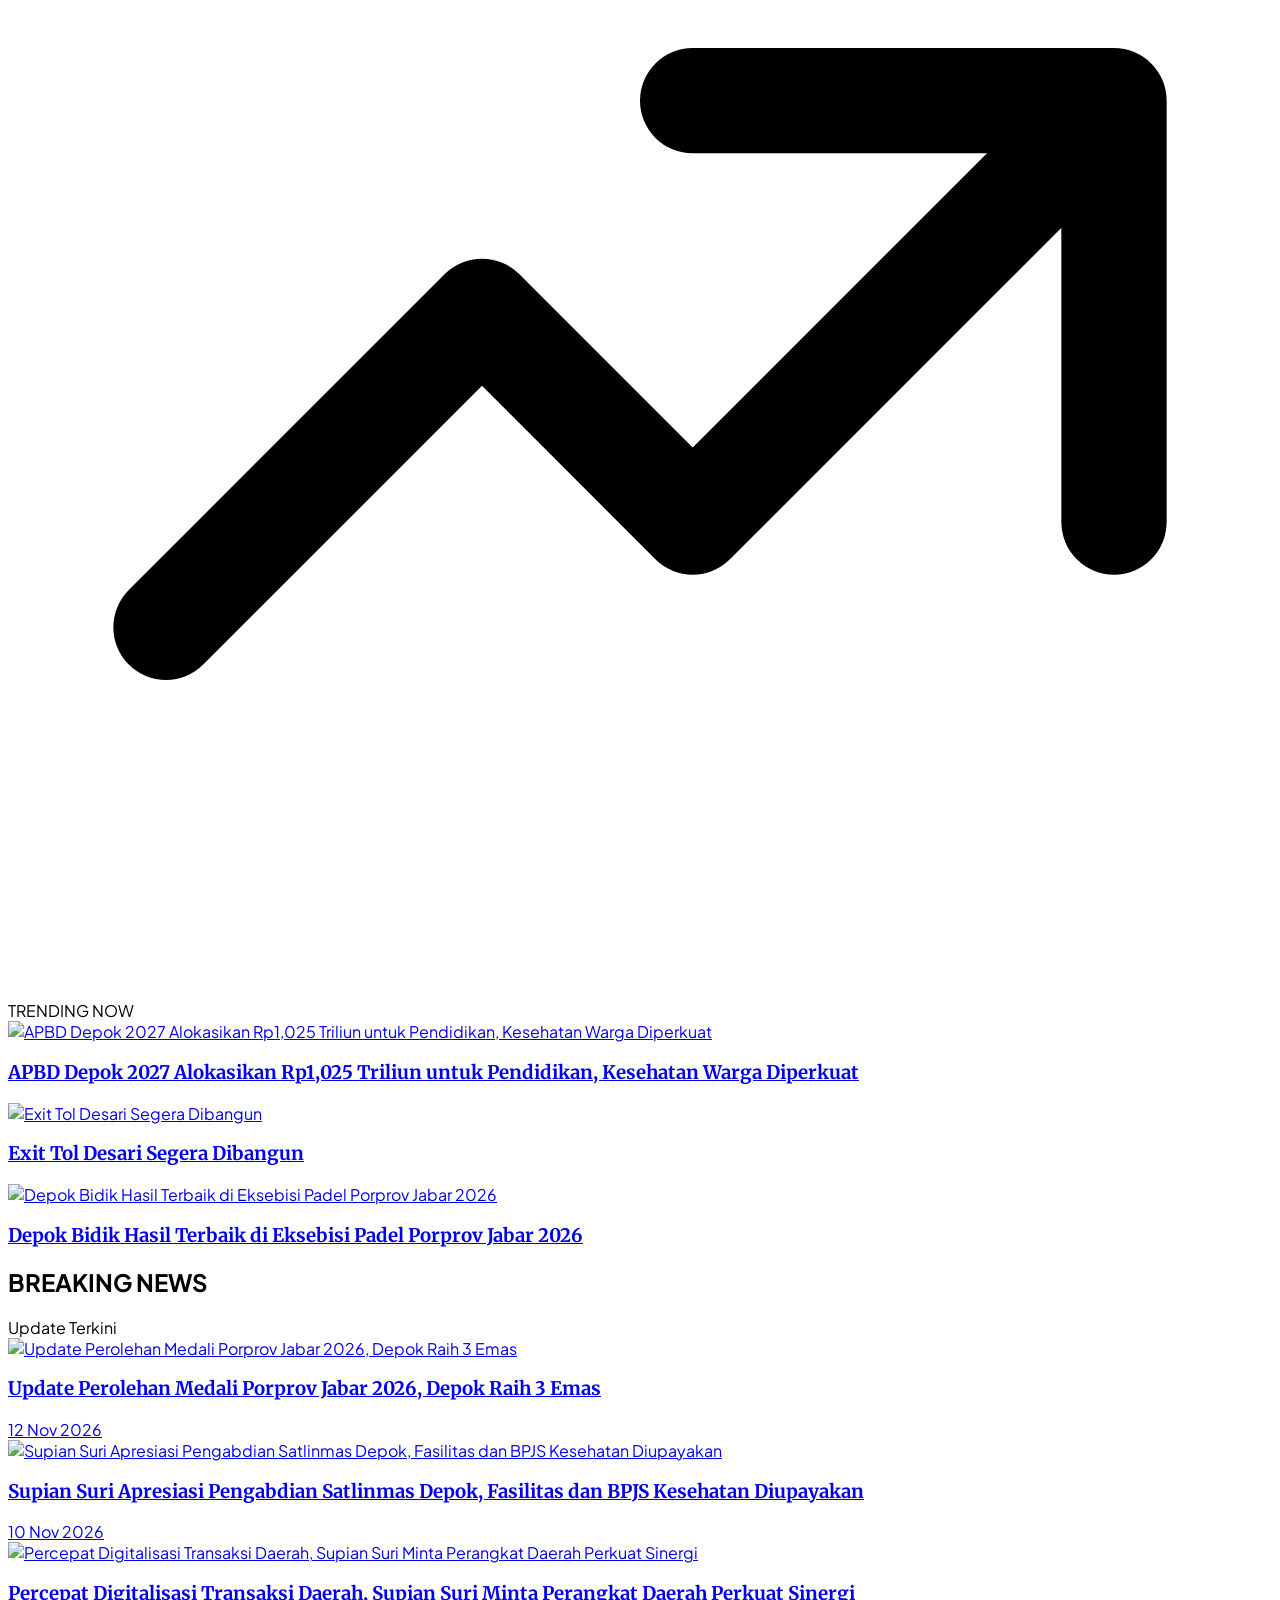
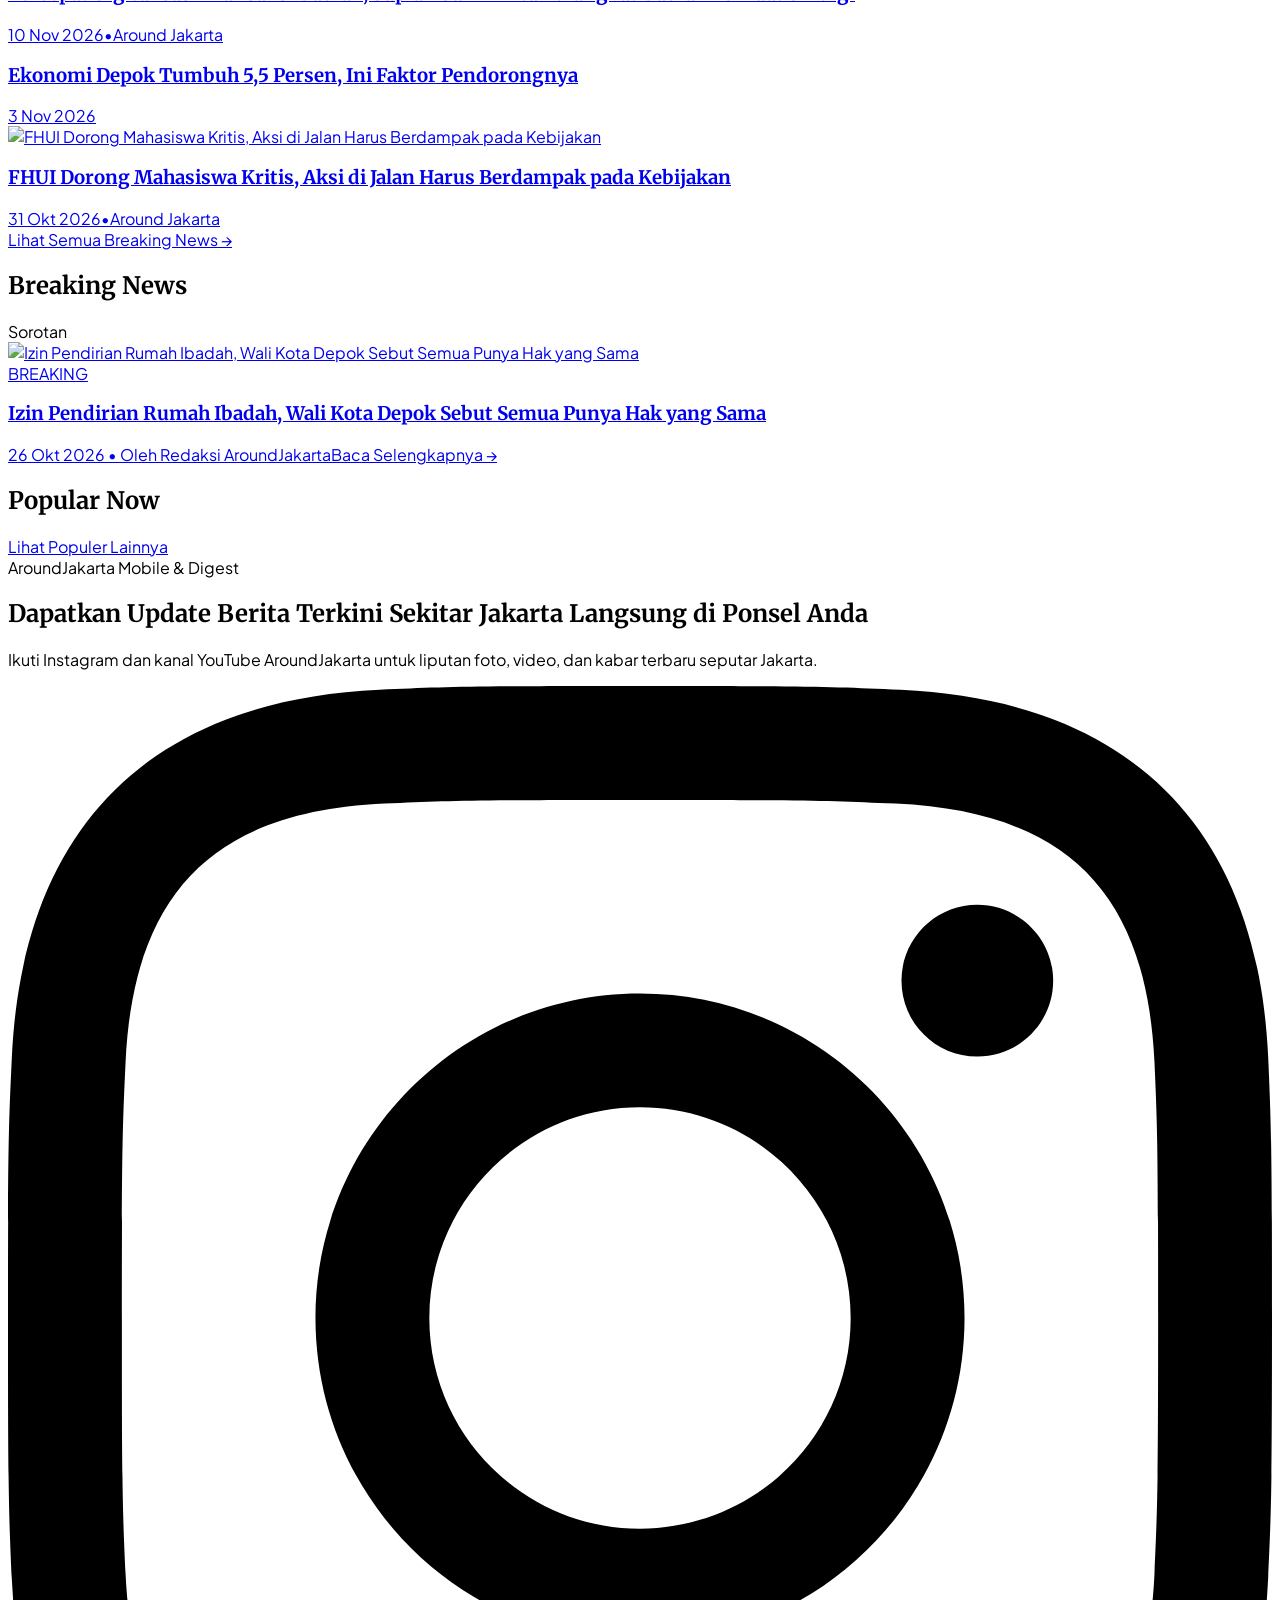
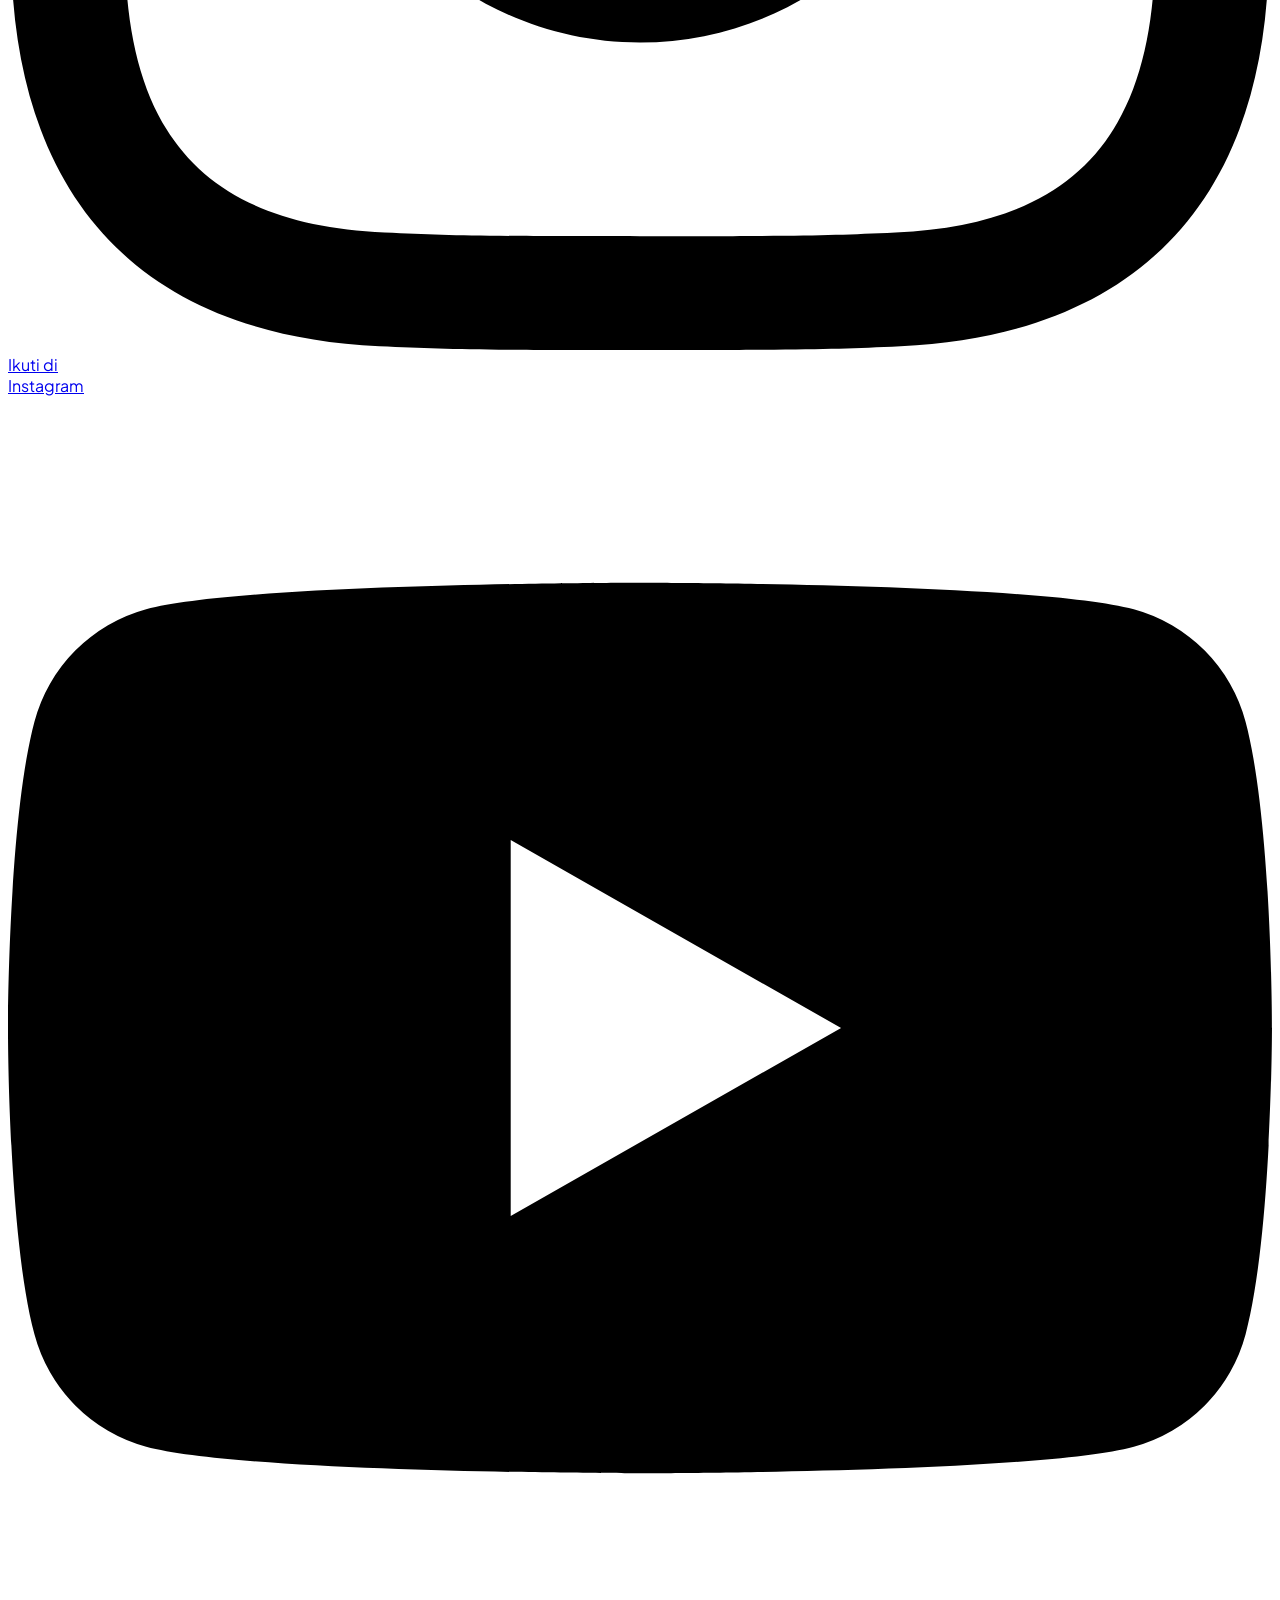
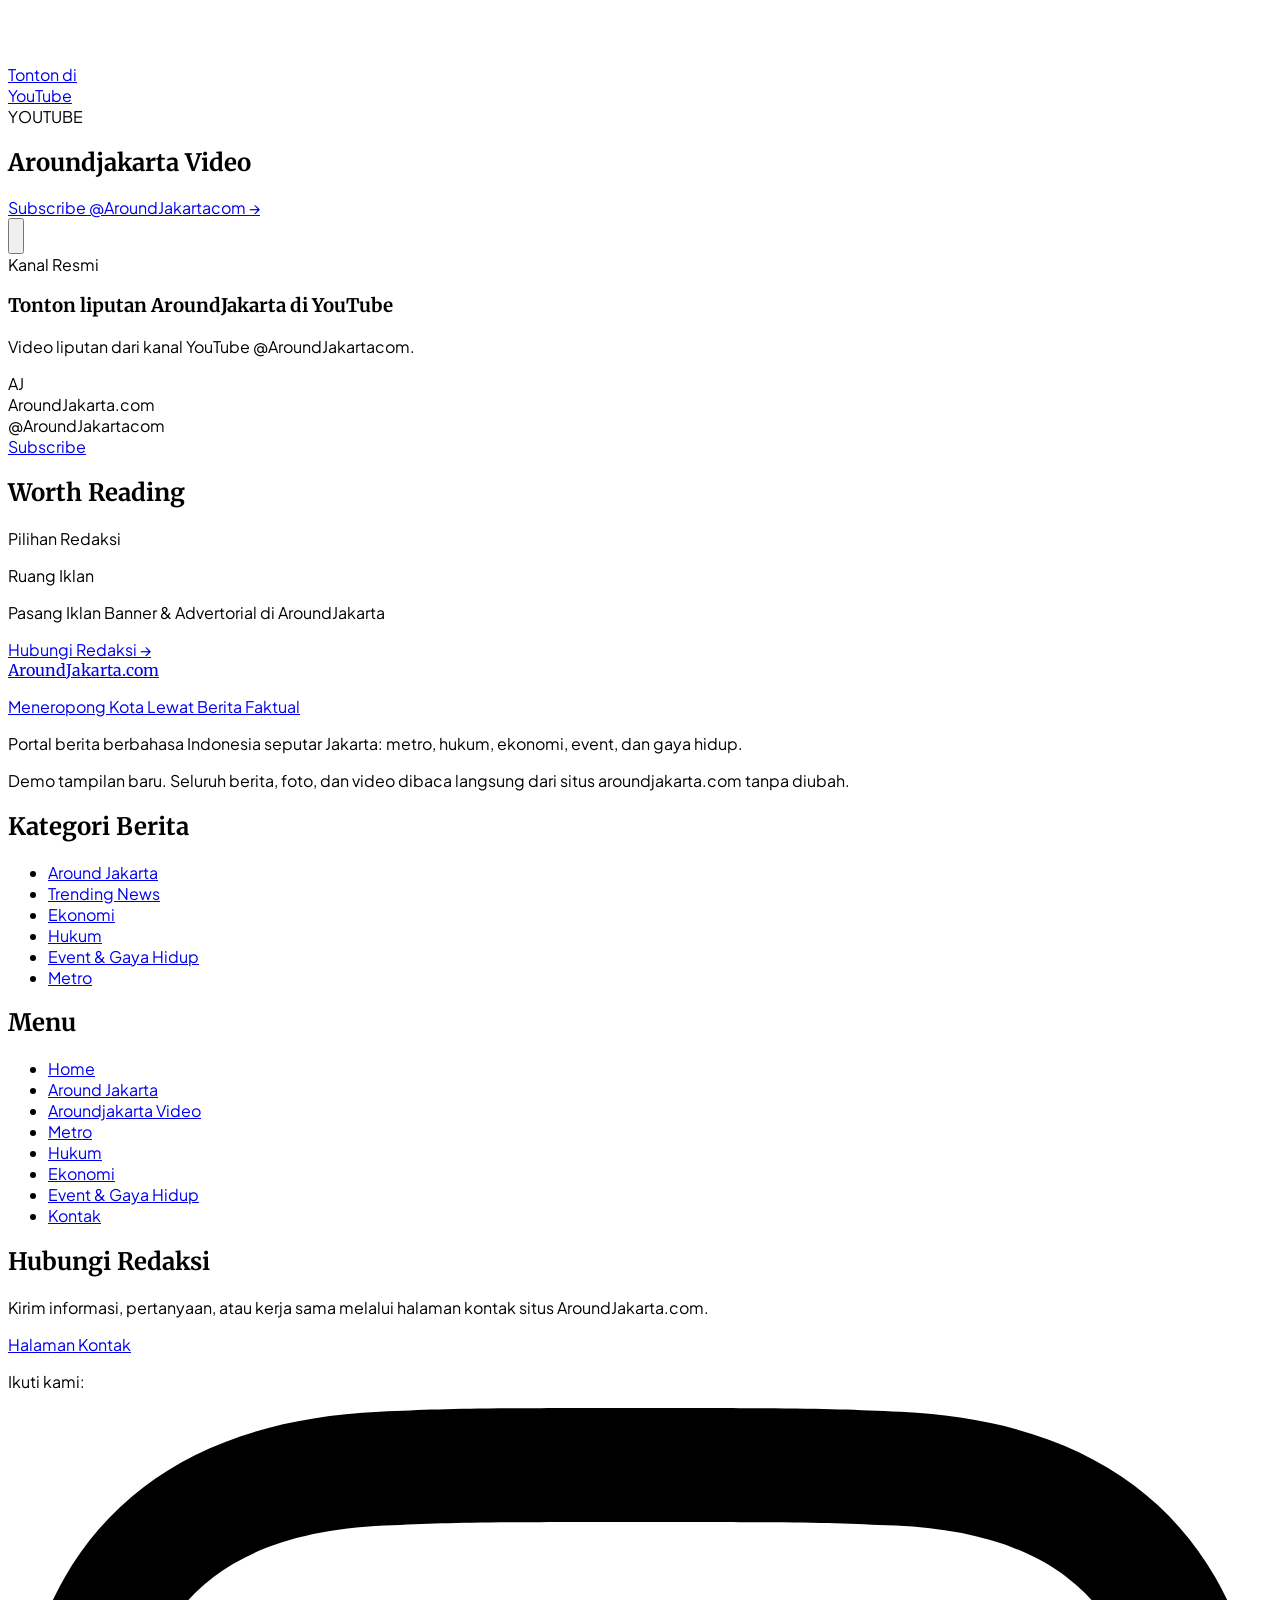
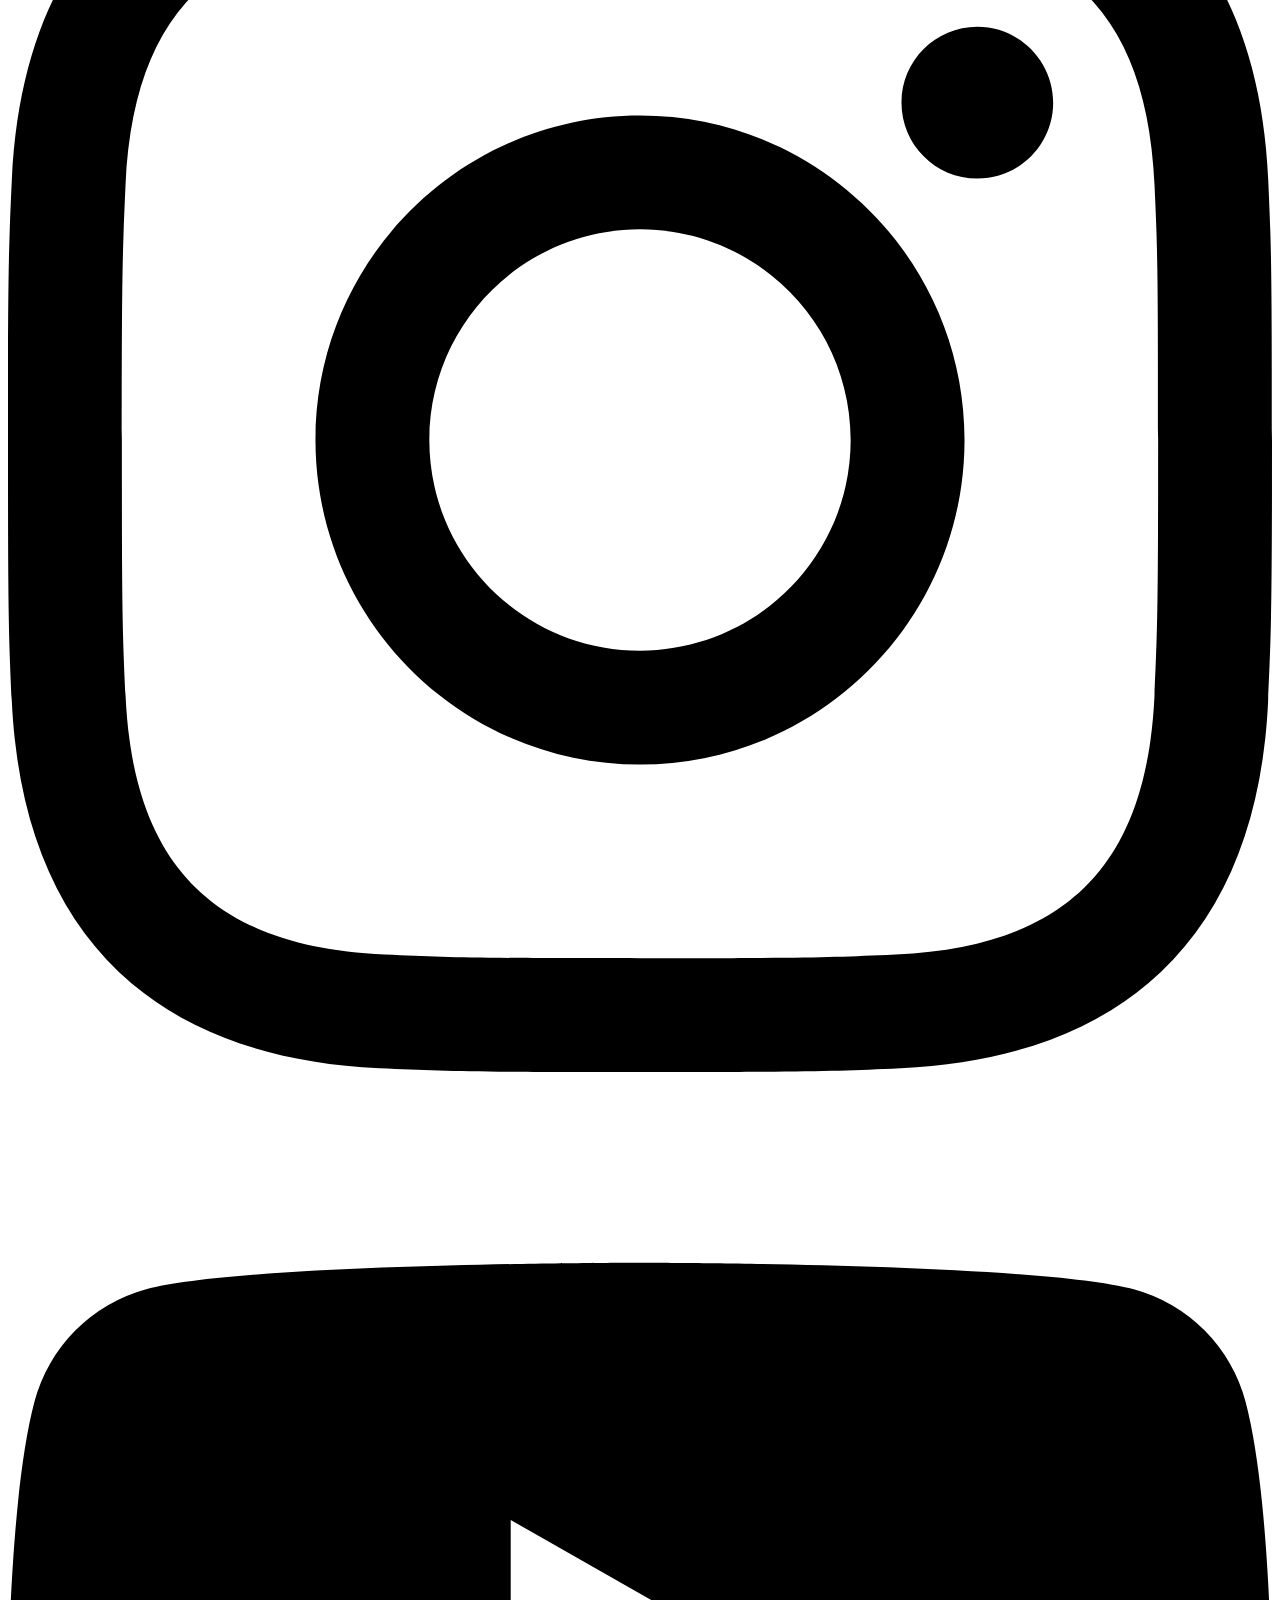
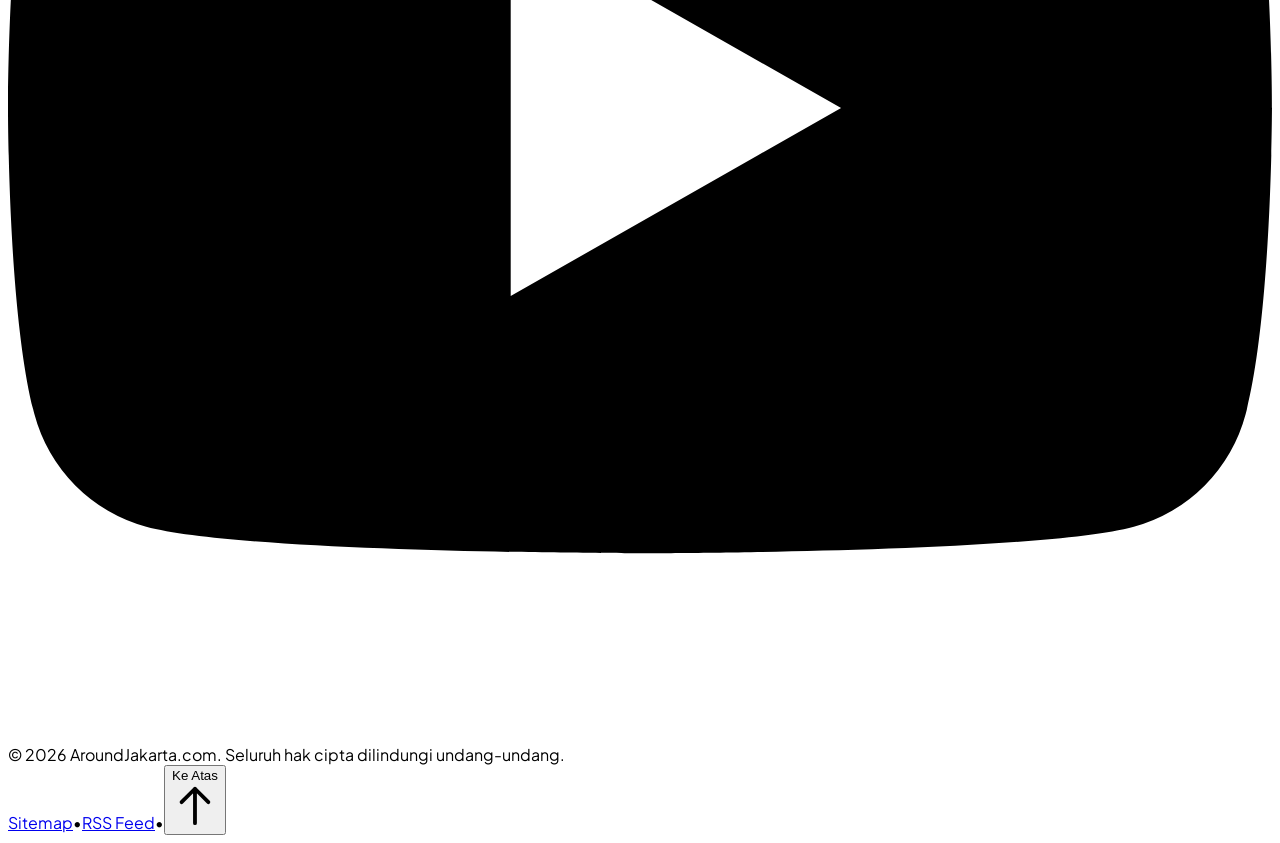
==== commit 5754bd98: "Tampilan mengikuti desain Google Stitch" ====
--- a/index.html
+++ b/index.html
@@ -1,19 +1,27 @@
 <!doctype html>
-<html lang="id">
+<html class="scroll-smooth" lang="id">
 <head>
 <meta charset="utf-8">
 <meta name="viewport" content="width=device-width, initial-scale=1">
-<title>Beranda | AroundJakarta.com</title>
+<title>AroundJakarta.com - Portal Berita &amp; Informasi Terkini Ibukota</title>
 <meta name="description" content="Demo tampilan baru AroundJakarta.com. Konten dibaca langsung dari situs asli.">
+<meta name="theme-color" content="#000000">
+<script src="https://cdn.tailwindcss.com?plugins=forms,container-queries"></script>
+<script src="assets/js/tw-config.js"></script>
 <link rel="preconnect" href="https://fonts.googleapis.com">
 <link rel="preconnect" href="https://fonts.gstatic.com" crossorigin>
-<link href="https://fonts.googleapis.com/css2?family=Playfair+Display:wght@600;700;800&family=Plus+Jakarta+Sans:wght@400;500;600;700;800&display=swap" rel="stylesheet">
+<link href="https://fonts.googleapis.com/css2?family=Merriweather:ital,wght@0,300;0,400;0,700;0,900;1,400&family=Playfair+Display:ital,wght@0,600;0,700;1,400&family=Plus+Jakarta+Sans:wght@400;500;600;700;800&display=swap" rel="stylesheet">
+<link href="https://fonts.googleapis.com/css2?family=Material+Symbols+Outlined:wght,FILL@100..700,0..1&display=block" rel="stylesheet">
 <link rel="stylesheet" href="assets/css/styles.css">
 </head>
-<body id="top">
-<div id="chrome-top"></div>
-<main id="konten" aria-live="polite"></main>
-<div id="chrome-bottom"></div>
+<body class="bg-[#F8FAFC] text-slate-800 font-sans-ui antialiased">
+<div id="aj-top"></div>
+<main id="aj-main" tabindex="-1">
+<div id="aj-hero"></div>
+<div id="konten"></div>
+<div id="aj-bottom"></div>
+</main>
+<div id="aj-footer"></div>
 <script src="assets/js/config.js"></script>
 <script src="assets/js/api.js"></script>
 <script src="assets/js/ui.js"></script>
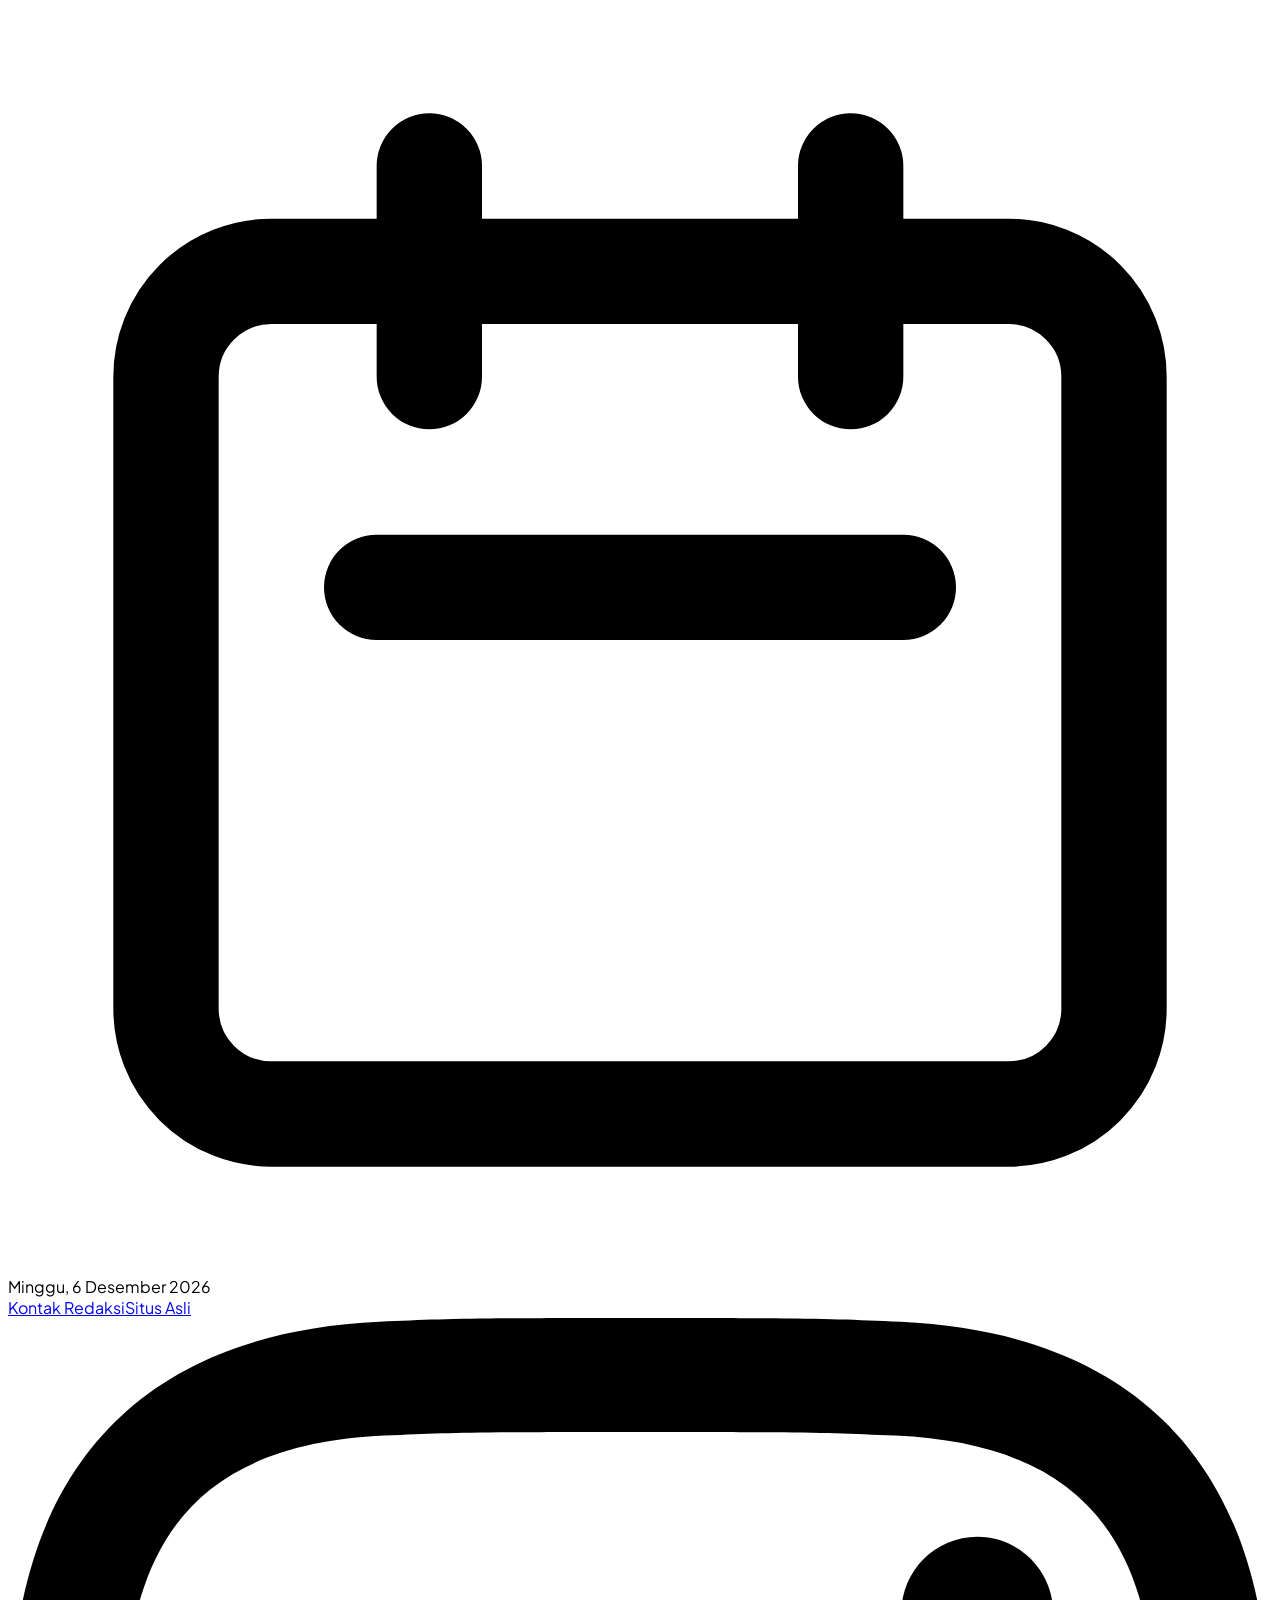
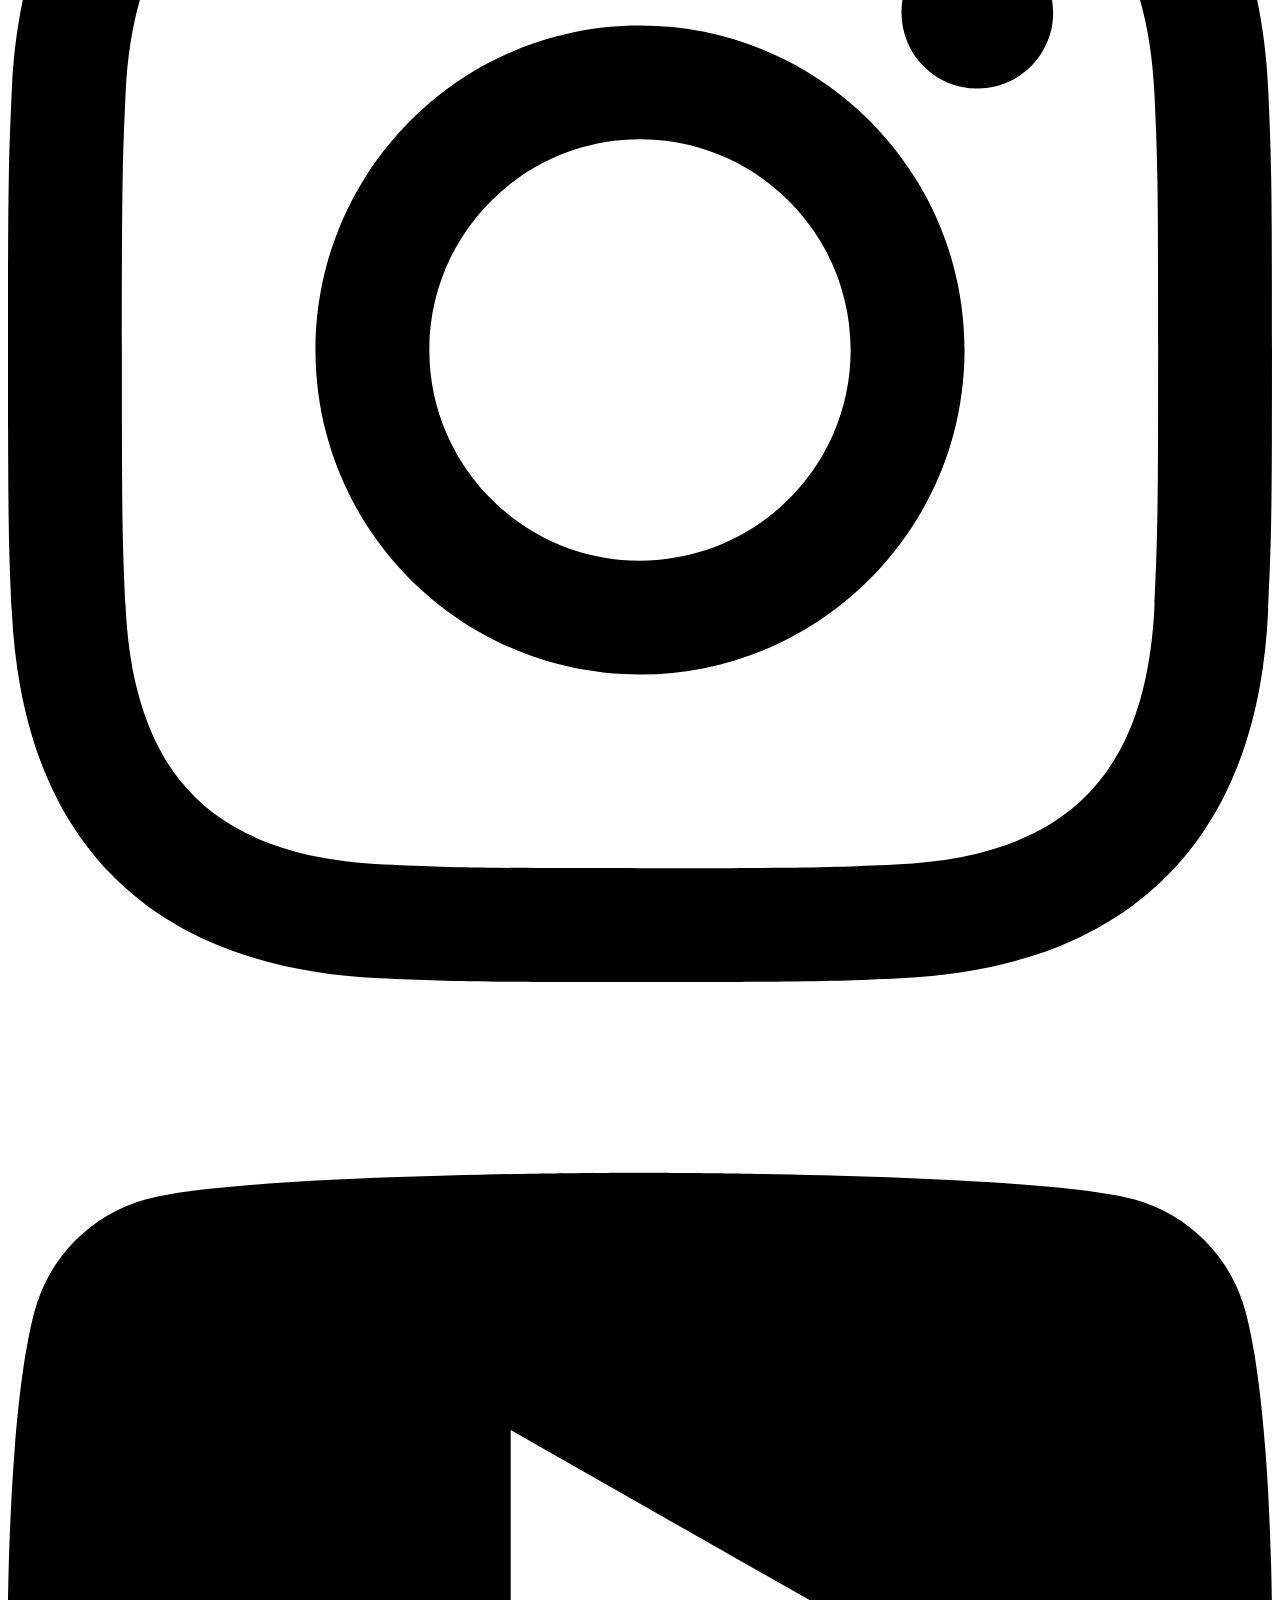
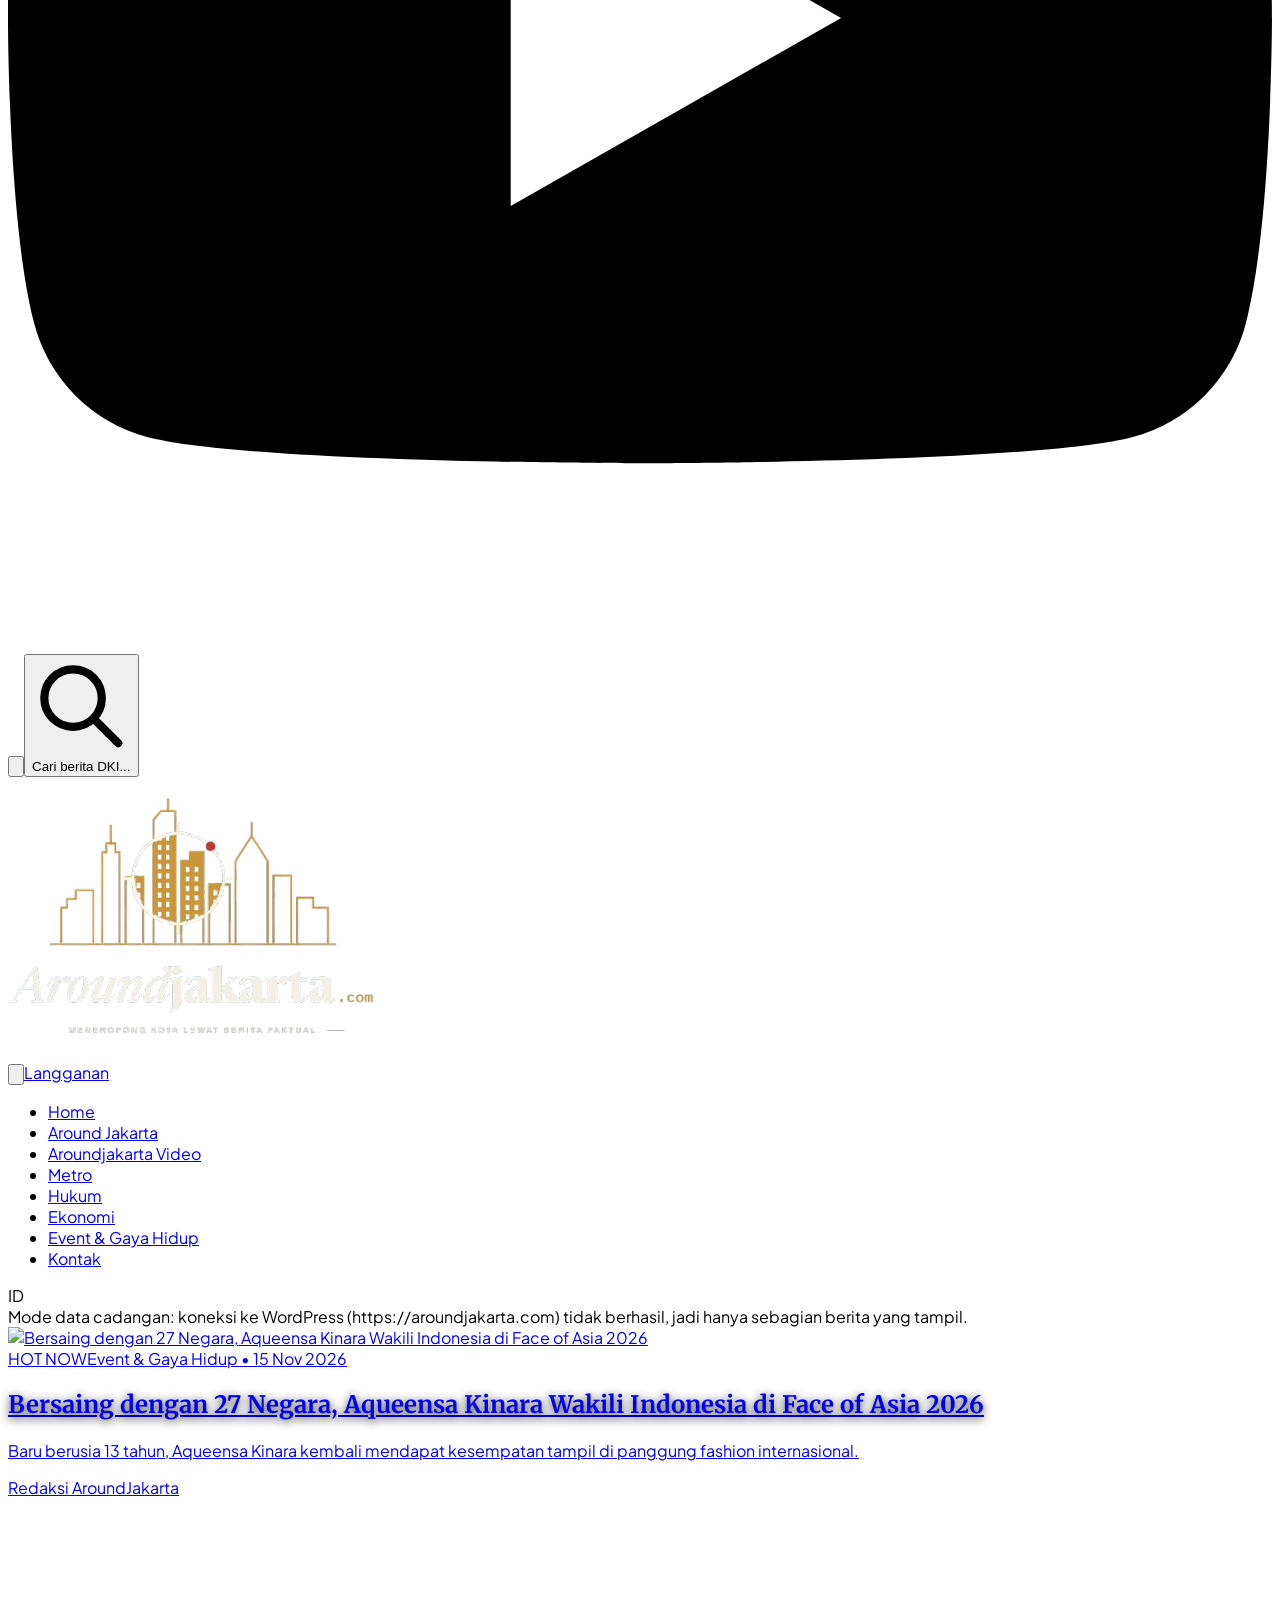
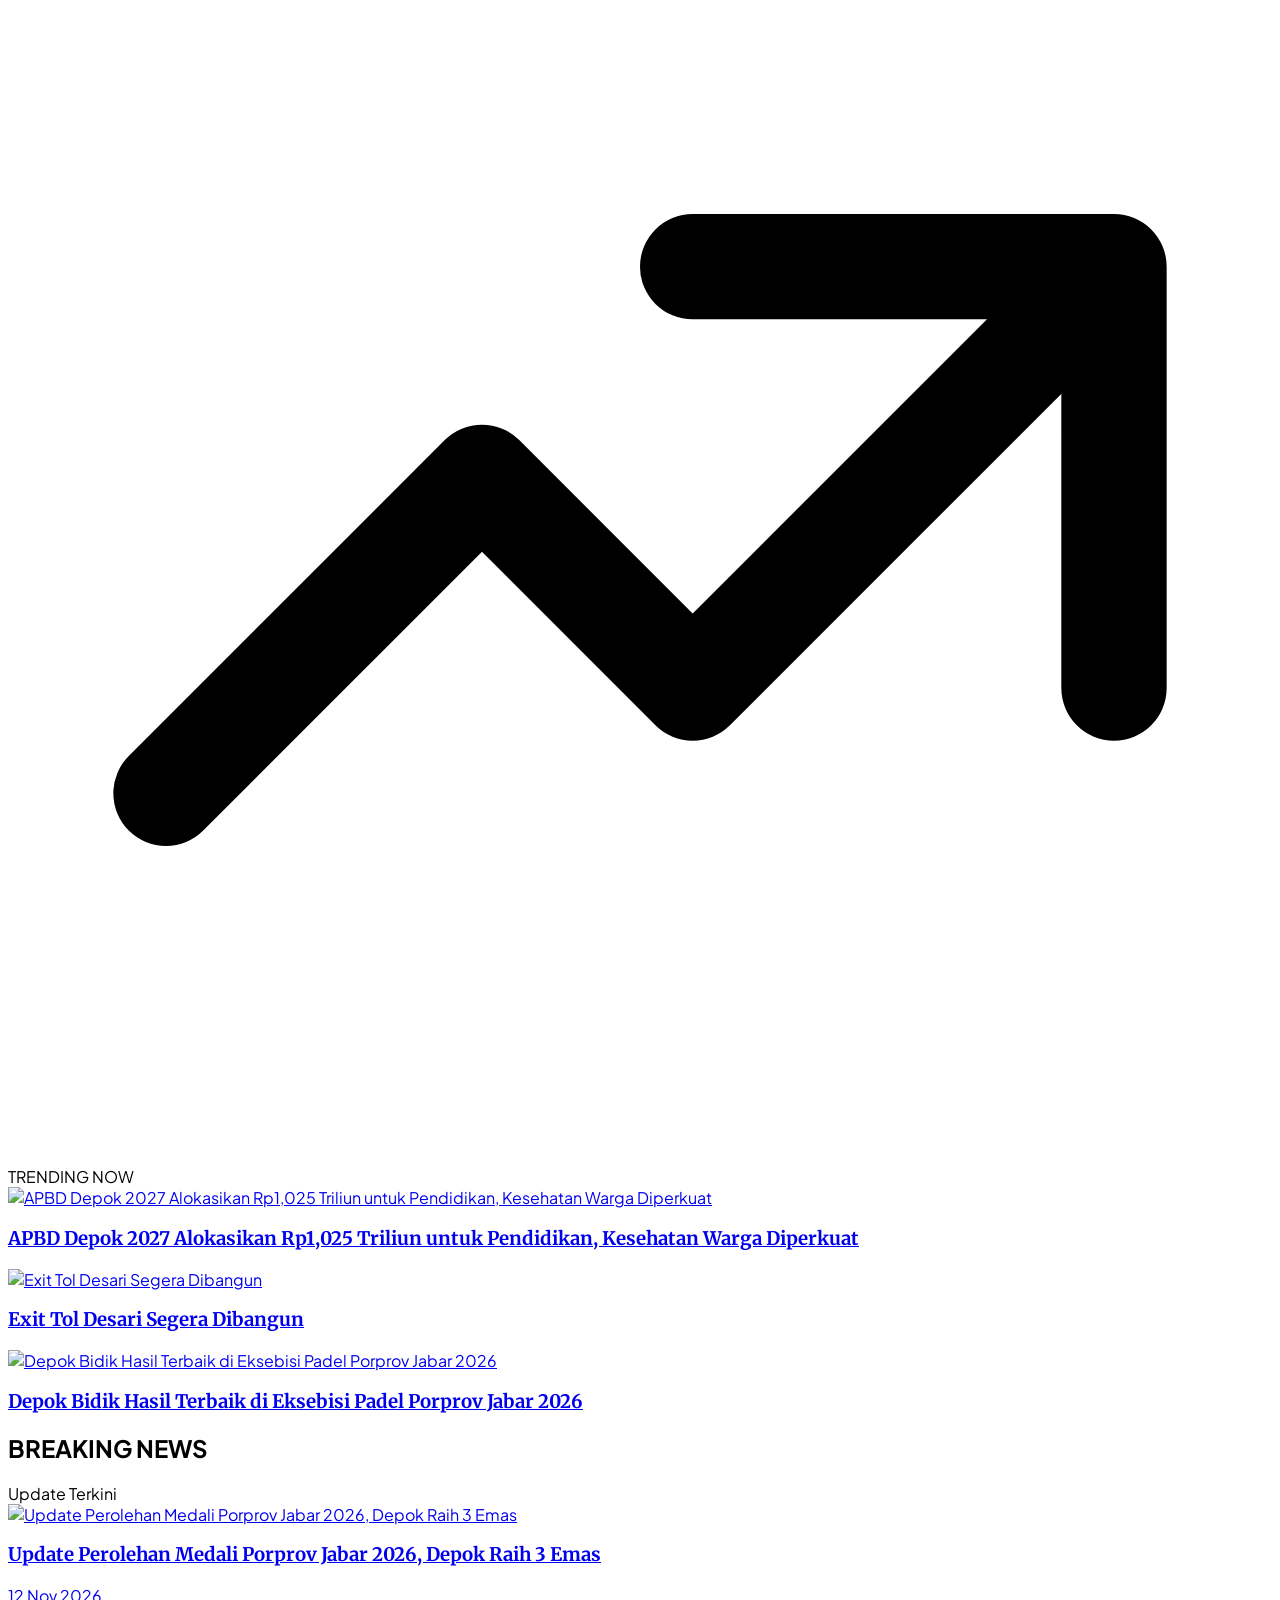
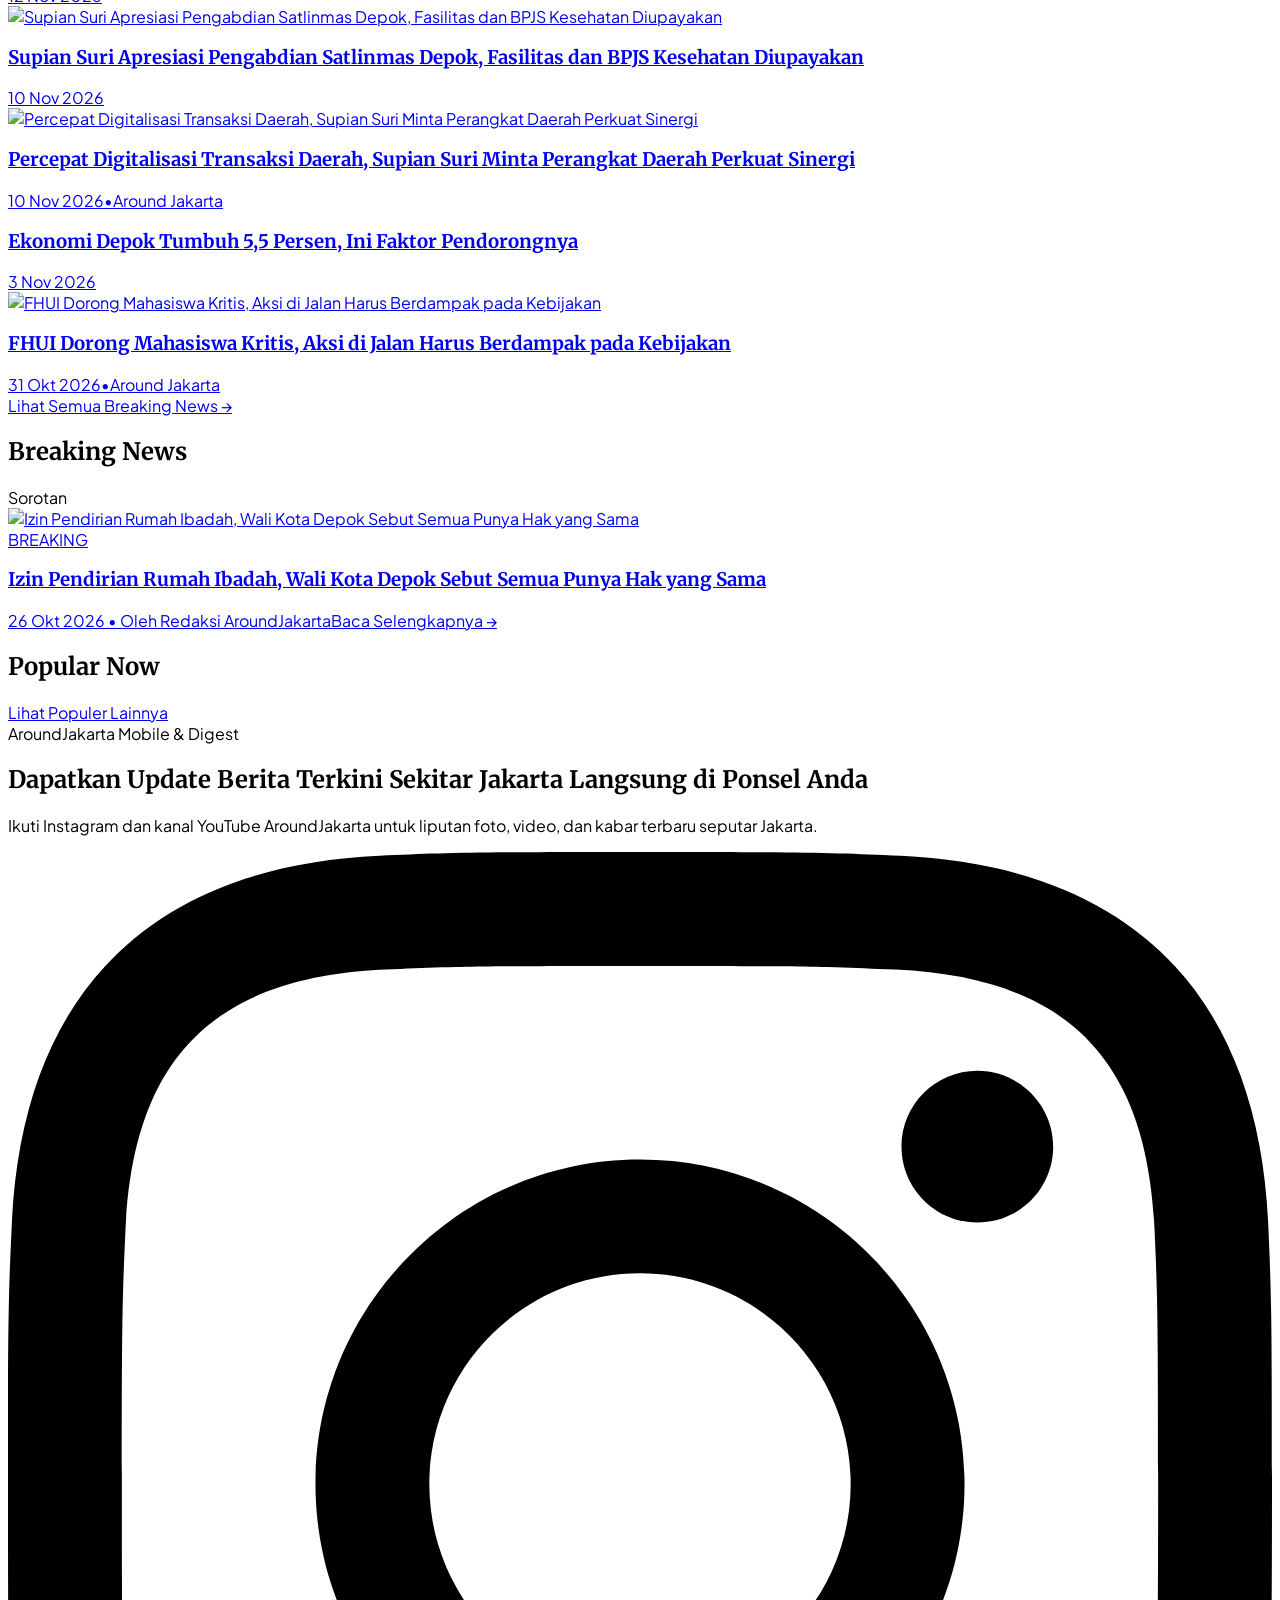
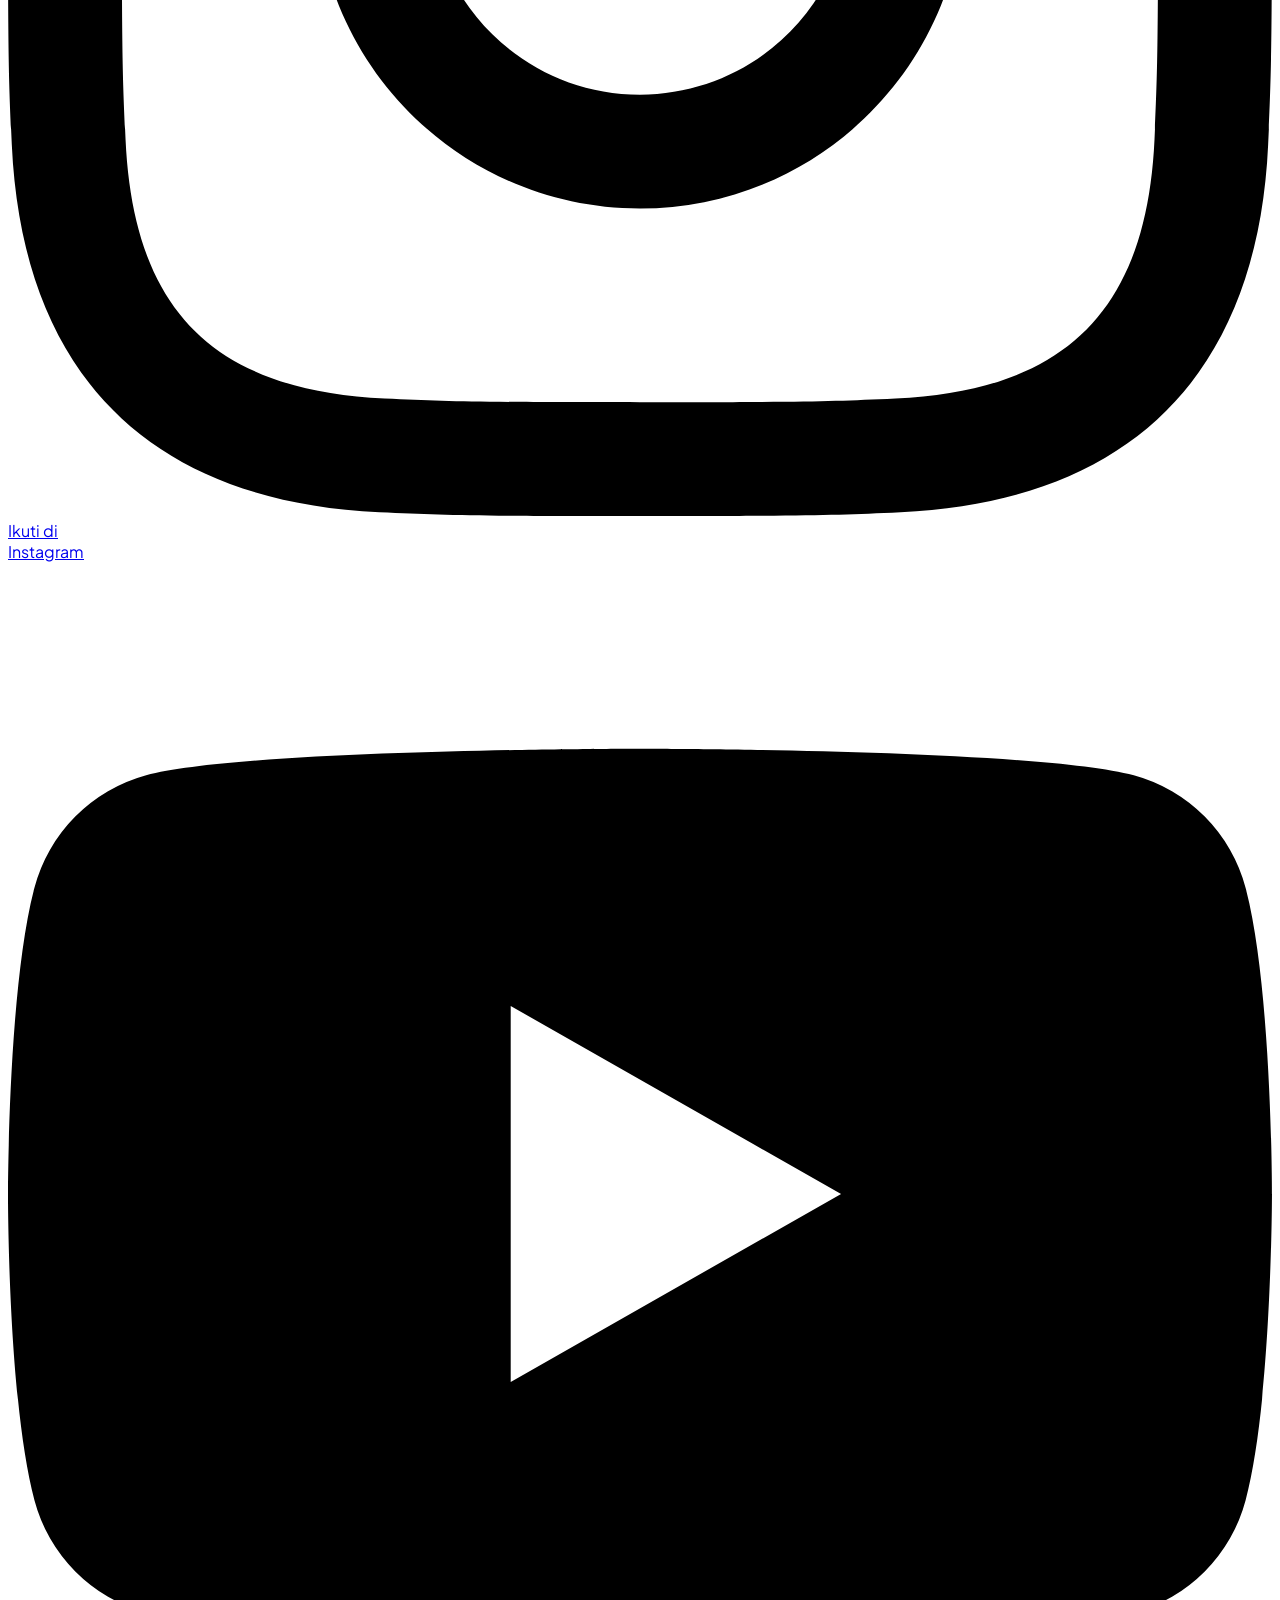
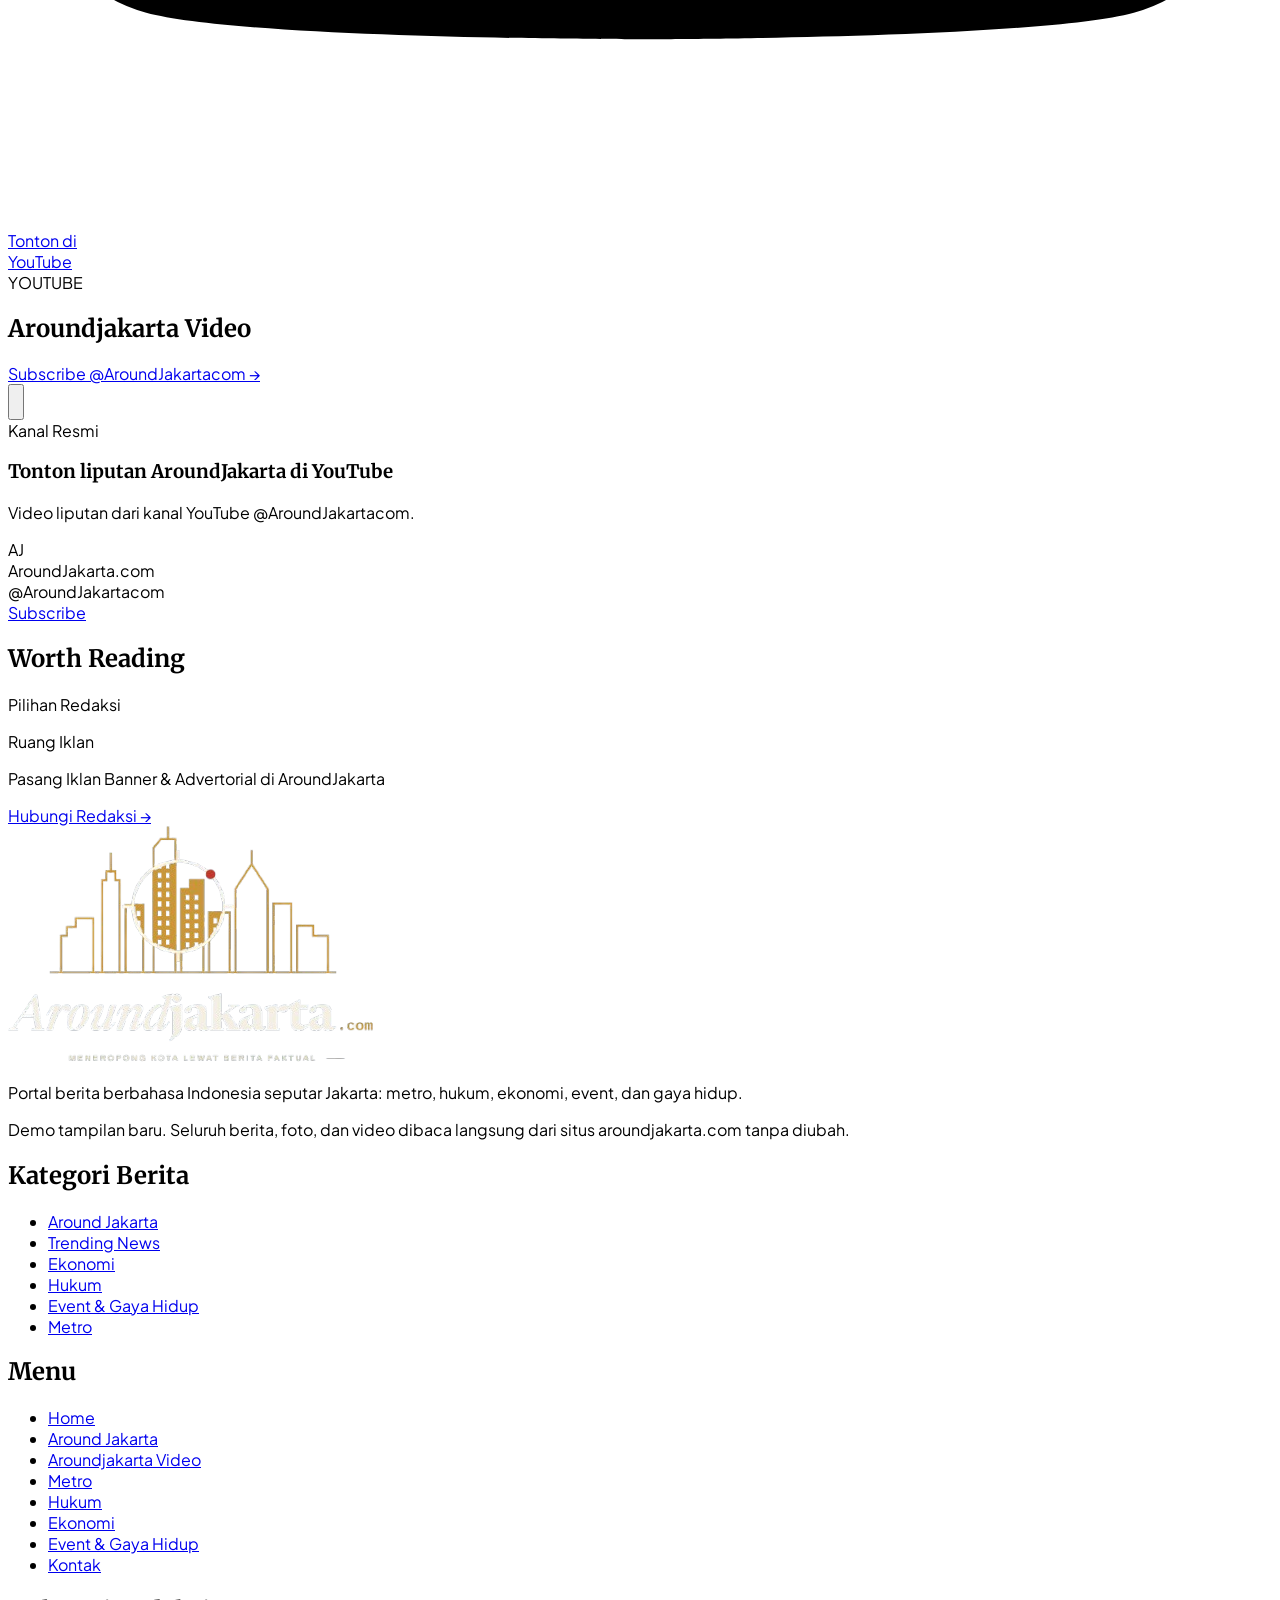
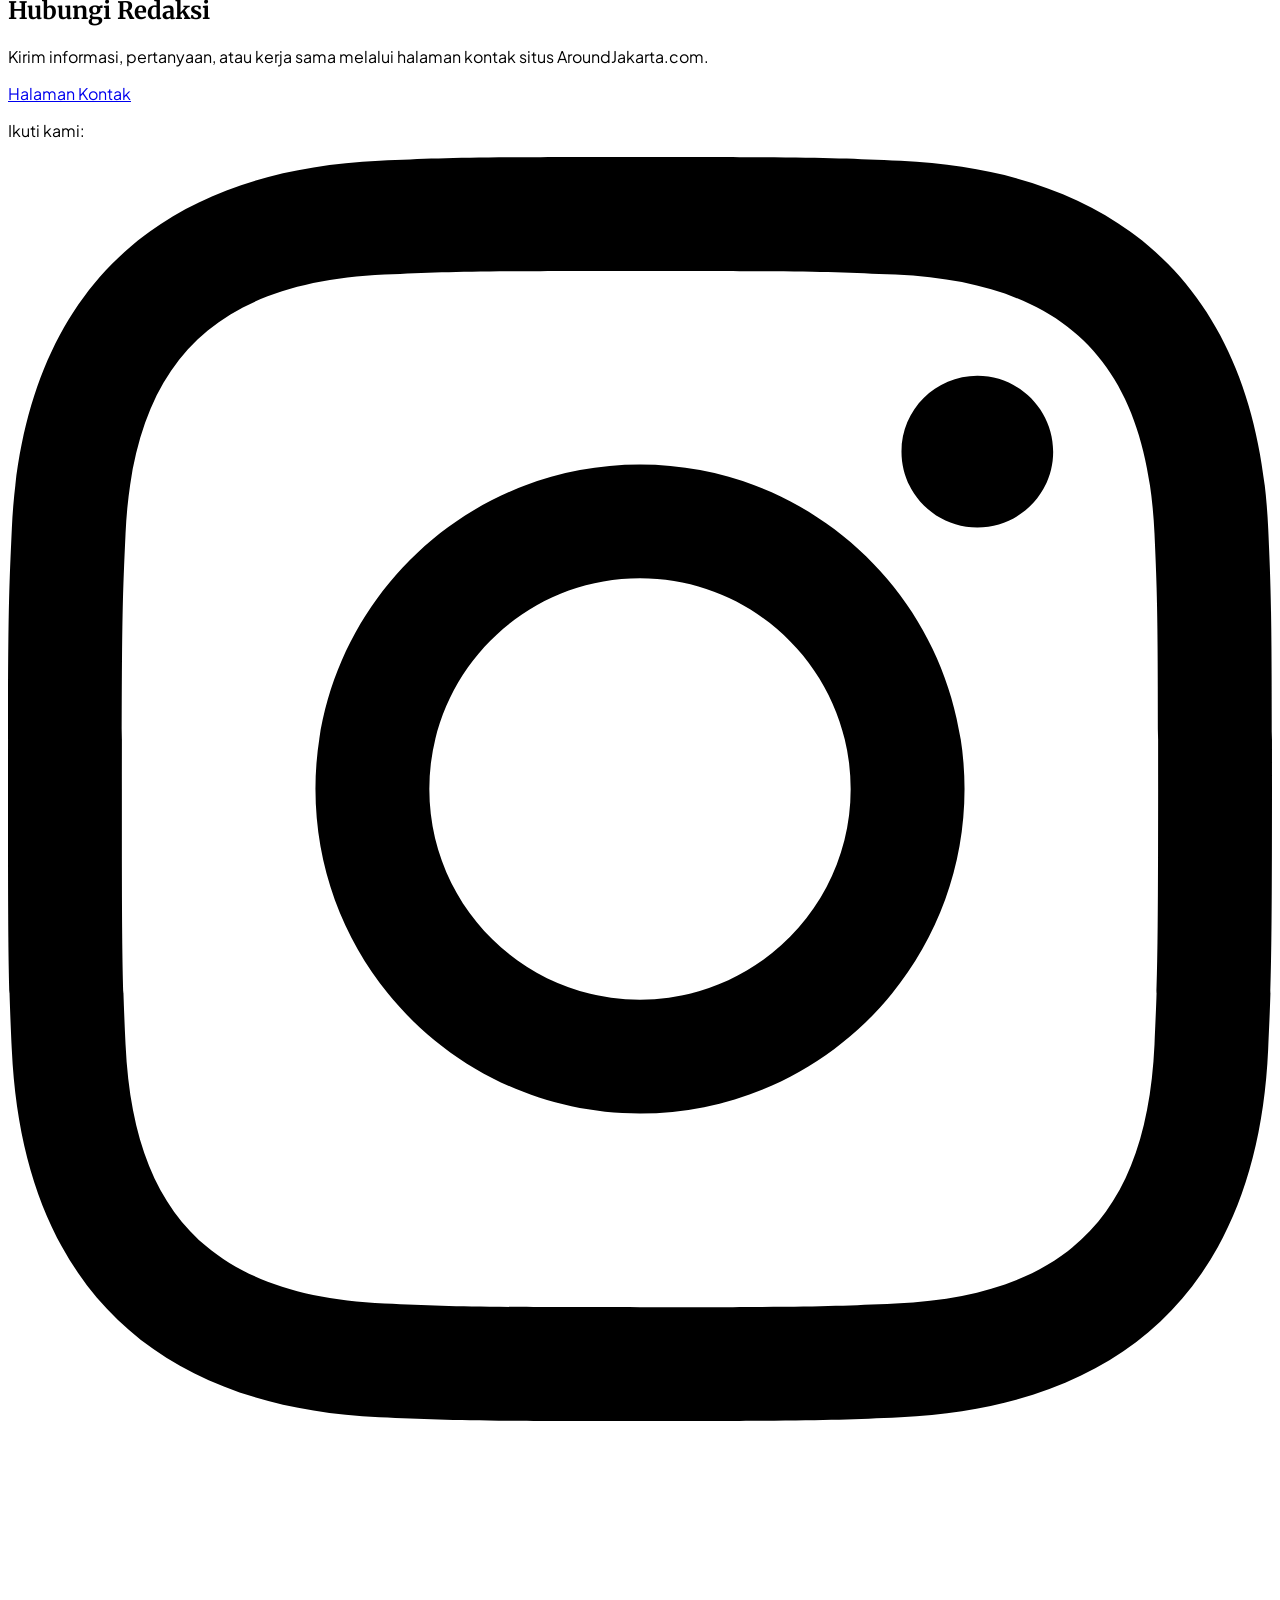
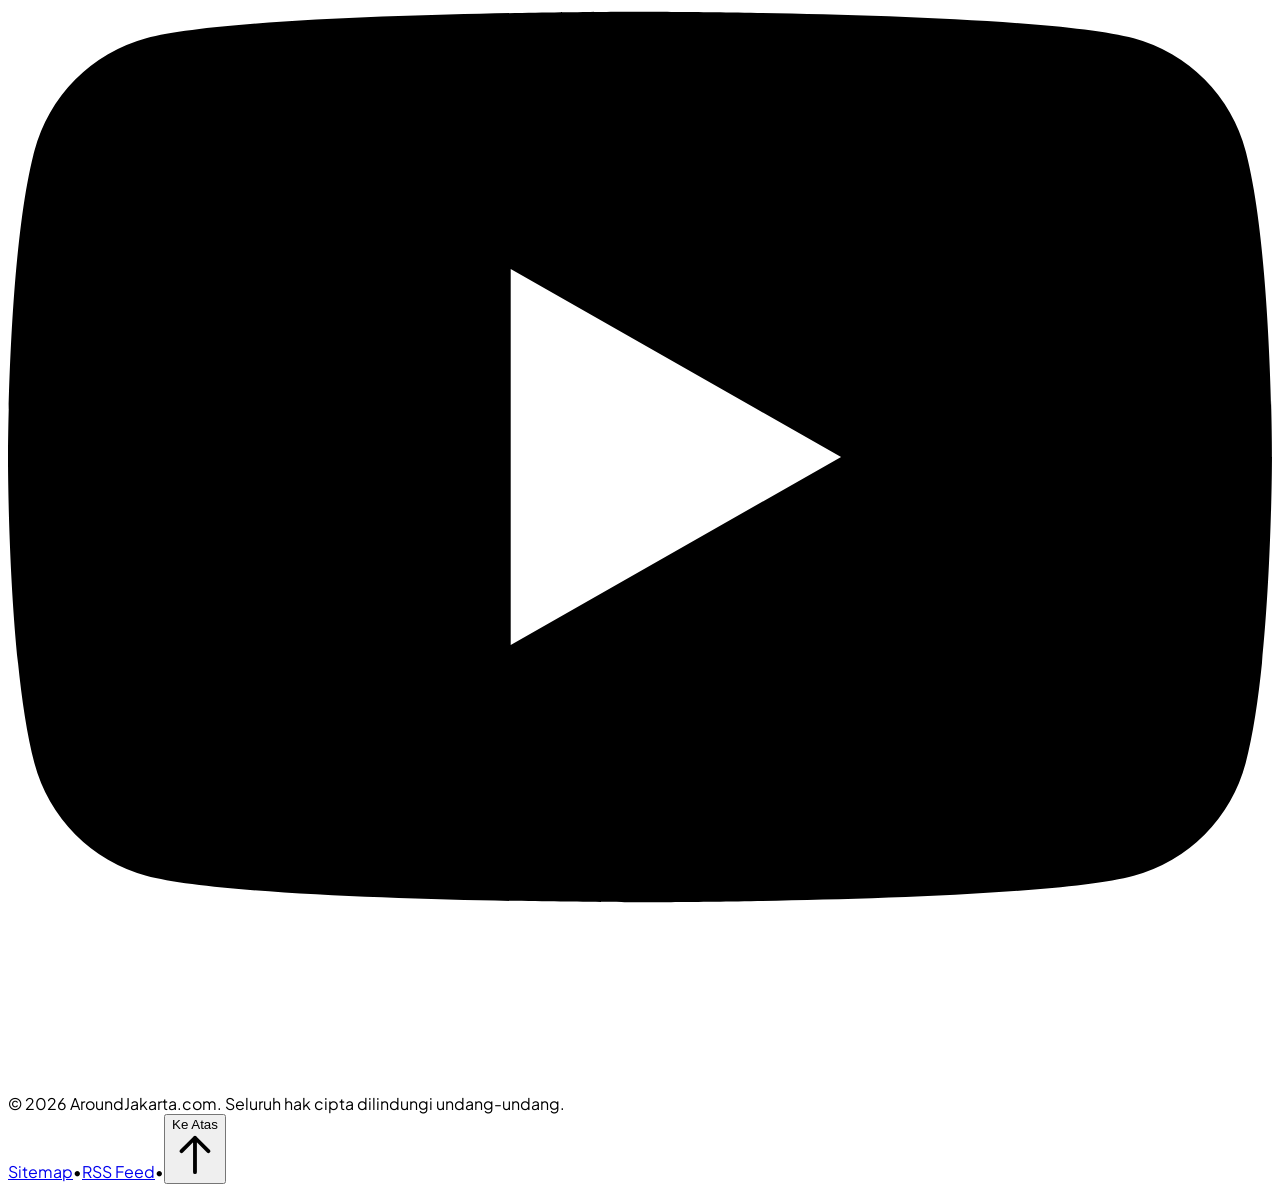
==== commit b20d26cd: "Logo lengkap di header dan favicon" ====
--- a/index.html
+++ b/index.html
@@ -6,6 +6,10 @@
 <title>AroundJakarta.com - Portal Berita &amp; Informasi Terkini Ibukota</title>
 <meta name="description" content="Demo tampilan baru AroundJakarta.com. Konten dibaca langsung dari situs asli.">
 <meta name="theme-color" content="#000000">
+<link rel="icon" href="favicon.ico" sizes="any">
+<link rel="icon" type="image/png" sizes="32x32" href="assets/img/favicon-32.png">
+<link rel="icon" type="image/png" sizes="192x192" href="assets/img/icon-192.png">
+<link rel="apple-touch-icon" href="apple-touch-icon.png">
 <script src="https://cdn.tailwindcss.com?plugins=forms,container-queries"></script>
 <script src="assets/js/tw-config.js"></script>
 <link rel="preconnect" href="https://fonts.googleapis.com">
